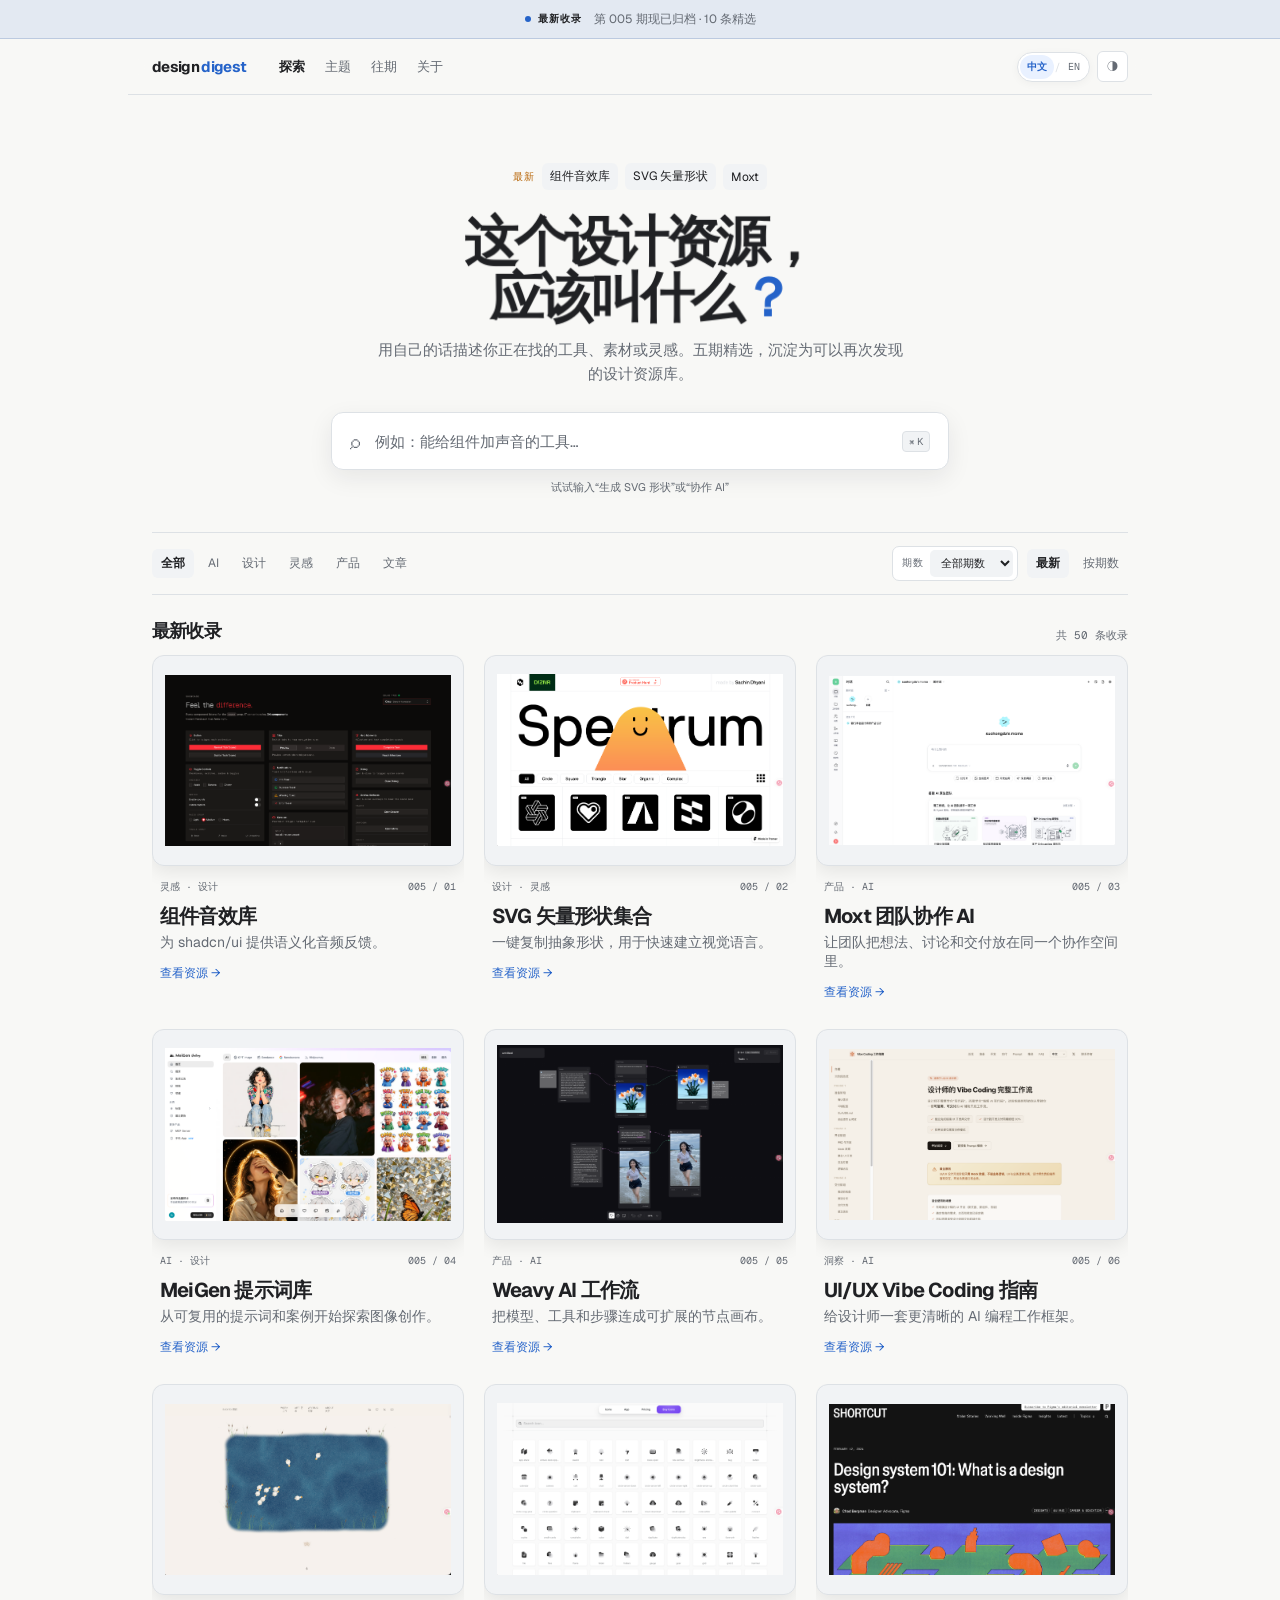
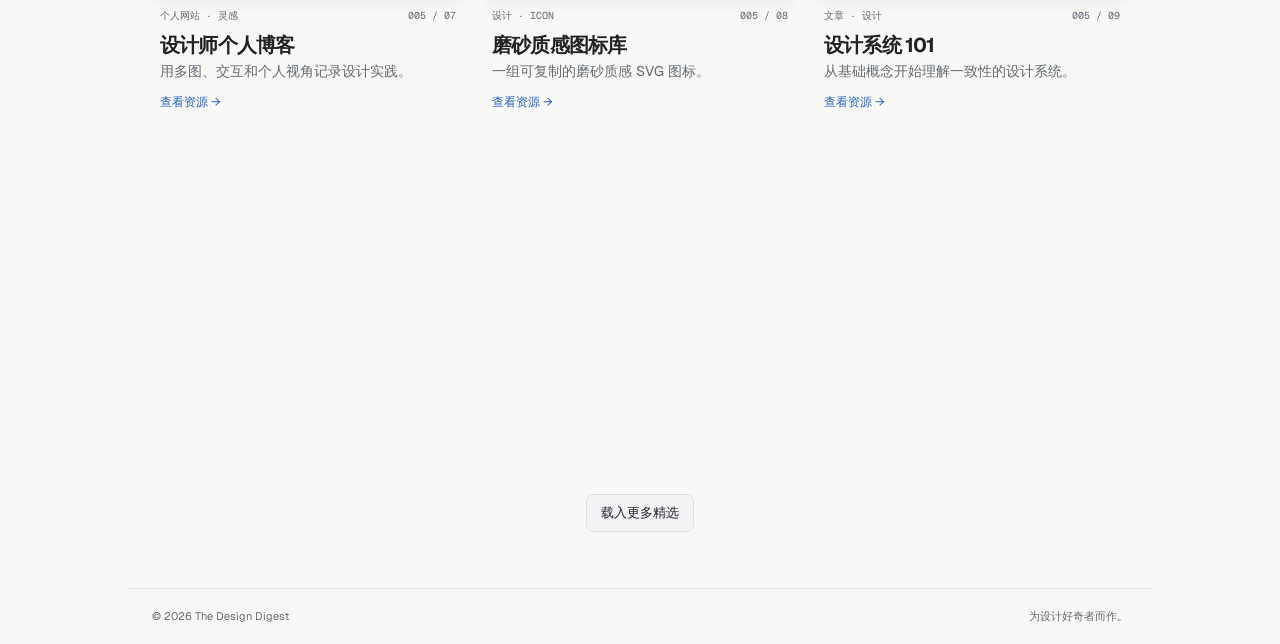
==== outputs/design-digest/index.html @ b0e76411 "feat: refine discovery interactions" ====
<!doctype html>
<html lang="zh-CN"><head><meta charset="utf-8"><meta name="viewport" content="width=device-width,initial-scale=1"><title>The Design Digest — 设计资源词典</title><link rel="icon" href="images/brand-mark.svg" type="image/svg+xml"><link rel="stylesheet" href="styles.css"><link rel="stylesheet" href="language.css"></head>
<body data-lang="zh" class="app-page"><div class="announcement"><span><i></i><b data-zh="最新收录" data-en="Newest">最新收录</b></span><span data-zh="第 005 期现已归档 · 10 条精选" data-en="Issue 005 is now archived · 10 picks">第 005 期现已归档 · 10 条精选</span></div><header class="app-header"><a class="app-brand" href="index.html">design <em>digest</em></a><nav><a class="is-current" href="index.html" data-zh="探索" data-en="Explore">探索</a><a href="topics.html" data-zh="主题" data-en="Topics">主题</a><a href="archive.html" data-zh="往期" data-en="Archive">往期</a><a href="about.html" data-zh="关于" data-en="About">关于</a></nav><div class="app-actions"><div class="lang-toggle" role="group" aria-label="Language"><button type="button" data-set-lang="zh">中文</button><span aria-hidden="true">/</span><button type="button" data-set-lang="en">EN</button></div><div class="theme-control"><button type="button" class="icon-button" data-theme-toggle aria-label="Theme"><span data-theme-label>◑</span></button><div class="theme-menu" role="radiogroup" aria-label="Theme"><button type="button" data-theme-choice="light" role="radio" aria-label="Light" data-zh="亮色" data-en="Light">亮色</button><button type="button" data-theme-choice="dark" role="radio" aria-label="Dark" data-zh="暗色" data-en="Dark">暗色</button><button type="button" data-theme-choice="system" role="radio" aria-label="System" data-zh="跟随系统" data-en="System">跟随系统</button></div></div></div></header>
<main class="app-main"><section class="discover-hero"><div class="newest-links"><b data-zh="最新" data-en="Newest">最新</b><a href="issue-005.html">组件音效库</a><a href="issue-005.html">SVG 矢量形状</a><a href="issue-005.html">Moxt</a></div><h1 data-title-tilt><span class="hero-title-tilt"><span class="hero-title-copy" data-zh="这个设计资源，<br>应该叫什么<span>？</span>" data-en="What design resource<br>are you looking for<span>?</span>">这个设计资源，<br>应该叫什么<span>？</span></span><span class="hero-title-glare" aria-hidden="true"></span></span></h1><p data-zh="用自己的话描述你正在找的工具、素材或灵感。五期精选，沉淀为可以再次发现的设计资源库。" data-en="Describe the tool, material, or inspiration in your own words. Five issues of picks, made discoverable again.">用自己的话描述你正在找的工具、素材或灵感。五期精选，沉淀为可以再次发现的设计资源库。</p><label class="search-box"><span>⌕</span><input data-search type="search" autocomplete="off" data-zh-placeholder="例如：能给组件加声音的工具…" data-en-placeholder="Try: a tool that adds sound to UI…" placeholder="例如：能给组件加声音的工具…"><kbd>⌘ K</kbd></label><small data-zh="试试输入“生成 SVG 形状”或“协作 AI”" data-en="Try “SVG shapes” or “collaborative AI”">试试输入“生成 SVG 形状”或“协作 AI”</small></section>
<section class="explore-controls" aria-label="Explore controls"><div class="filter-row"><button class="is-active" data-tag="all" data-zh="全部" data-en="All">全部</button><button data-tag="AI">AI</button><button data-tag="设计" data-zh="设计" data-en="Design">设计</button><button data-tag="灵感" data-zh="灵感" data-en="Inspiration">灵感</button><button data-tag="产品" data-zh="产品" data-en="Product">产品</button><button data-tag="文章" data-zh="文章" data-en="Articles">文章</button></div><div class="sort-row"><label class="issue-select"><span data-zh="期数" data-en="Issue">期数</span><select data-issue-filter aria-label="Issue"><option value="all" data-zh="全部期数" data-en="All issues">全部期数</option><option value="5" data-zh="第 005 期" data-en="Issue 005">第 005 期</option><option value="4" data-zh="第 004 期" data-en="Issue 004">第 004 期</option><option value="3" data-zh="第 003 期" data-en="Issue 003">第 003 期</option><option value="2" data-zh="第 002 期" data-en="Issue 002">第 002 期</option><option value="1" data-zh="第 001 期" data-en="Issue 001">第 001 期</option></select></label><button class="is-active" data-sort="newest" data-zh="最新" data-en="Newest">最新</button><button data-sort="issue" data-zh="按期数" data-en="By issue">按期数</button></div></section>
<section class="results-heading"><h2 data-zh="最新收录" data-en="Latest entries">最新收录</h2><p data-result-count aria-live="polite"></p></section><section class="resource-grid" data-resource-grid></section><section class="empty-state" data-empty-state hidden><b data-zh="没有匹配的收录" data-en="No matching entries">没有匹配的收录</b><p data-zh="换个描述试试，或清除筛选条件。" data-en="Try a different description or clear the filter.">换个描述试试，或清除筛选条件。</p></section><div class="load-more"><button data-load-more type="button">载入更多精选</button></div></main>
<footer class="app-footer"><span>© 2026 The Design Digest</span><span data-zh="为设计好奇者而作。" data-en="Built for the design curious.">为设计好奇者而作。</span></footer><script src="digest-data.js"></script><script src="motion.js"></script><script src="lang.js"></script><script src="explore.js"></script></body></html>
---- outputs/design-digest/styles.css ----
@import url("https://fonts.googleapis.com/css2?family=Geist+Mono:wght@400;500;600&family=Geist:wght@400;500;600;700&display=swap");
:root{--bg:#f8f8f6;--surface:#fff;--surface-raised:#f1f3f5;--ink:#202124;--muted:#646a73;--line:#dde1e5;--accent:#2563c9;--accent-soft:#e9f1ff;--status:#b86608;--header:rgba(248,248,246,.84);--shadow:0 8px 25px rgba(24,30,38,.08);--sans:Geist,Inter,"PingFang SC","Microsoft YaHei",Arial,sans-serif;--mono:"Geist Mono",ui-monospace,monospace}html[data-theme="dark"]{--bg:#101112;--surface:#17191b;--surface-raised:#1d2023;--ink:#f3f3f0;--muted:#a9adb1;--line:#2d3034;--accent:#78a9ff;--accent-soft:#18273d;--status:#f5a548;--header:rgba(16,17,18,.84);--shadow:0 8px 25px rgba(0,0,0,.24)}*{box-sizing:border-box}body{margin:0;background:var(--bg);color:var(--ink);font-family:var(--sans)}a{color:inherit}.announcement{height:39px;background:color-mix(in srgb,var(--accent) 10%,var(--bg));border-bottom:1px solid color-mix(in srgb,var(--accent) 18%,var(--line));display:flex;align-items:center;justify-content:center;gap:12px;color:var(--muted);font-size:12px}.announcement span:first-child{font:600 10px var(--mono);letter-spacing:.1em;text-transform:uppercase;color:var(--ink)}.announcement i{display:inline-block;width:6px;height:6px;background:var(--accent);border-radius:50%;margin-right:7px}.app-header{height:56px;position:sticky;top:0;z-index:10;max-width:1024px;margin:auto;padding:0 24px;display:flex;align-items:center;border-bottom:1px solid var(--line);background:var(--header);backdrop-filter:blur(13px)}.app-brand{font-size:15px;font-weight:700;letter-spacing:-.045em;text-decoration:none;white-space:nowrap}.app-brand em{color:var(--accent);font-style:normal}.app-header nav{display:flex;gap:4px;margin-left:25px}.app-header nav a{font-size:13px;text-decoration:none;color:var(--muted);padding:6px 8px;border-radius:6px}.app-header nav a:hover,.app-header nav .is-current{color:var(--ink);font-weight:600}.app-actions{display:flex;align-items:center;gap:7px;margin-left:auto}.lang-toggle{display:flex;border:1px solid var(--line);border-radius:6px;overflow:hidden}.lang-toggle button,.icon-button,.theme-menu button{border:0;background:transparent;color:var(--muted);font:500 11px var(--sans);cursor:pointer}.lang-toggle button{height:30px;min-width:30px}.lang-toggle button[aria-pressed="true"]{background:var(--surface-raised);color:var(--ink)}.theme-control{position:relative}.icon-button{width:31px;height:31px;border:1px solid var(--line);border-radius:6px;background:var(--surface)}.theme-menu{display:none;position:absolute;right:0;top:37px;width:108px;padding:4px;background:var(--surface);border:1px solid var(--line);border-radius:8px;box-shadow:var(--shadow)}.theme-menu-open .theme-menu{display:grid}.theme-menu button{text-align:left;padding:7px 8px;border-radius:5px}.theme-menu button[aria-checked="true"],.theme-menu button:hover{color:var(--ink);background:var(--surface-raised)}.app-main{max-width:1024px;margin:auto;padding:0 24px}.discover-hero{text-align:center;padding:68px 0 37px}.newest-links{display:flex;flex-wrap:wrap;gap:7px;align-items:center;justify-content:center;font-size:12px}.newest-links b{font:500 10px var(--mono);letter-spacing:.1em;text-transform:uppercase;color:var(--status)}.newest-links a{padding:5px 8px;border-radius:6px;background:var(--surface-raised);text-decoration:none;color:var(--ink)}.discover-hero h1{font-size:clamp(38px,6vw,54px);line-height:1.04;letter-spacing:-.068em;margin:23px 0 13px}.discover-hero h1 span{color:var(--accent)}.discover-hero p{max-width:530px;margin:0 auto;color:var(--muted);font-size:15px;line-height:1.55}.search-box{height:58px;max-width:618px;margin:27px auto 0;display:flex;gap:13px;align-items:center;padding:0 18px;border:1px solid var(--line);border-radius:12px;background:var(--surface);box-shadow:var(--shadow);text-align:left}.search-box>span{font-size:20px;color:var(--muted)}.search-box input{width:100%;height:100%;border:0;outline:0;background:transparent;color:var(--ink);font:400 15px var(--sans)}.search-box input::placeholder{color:var(--muted)}.search-box kbd{border:1px solid var(--line);background:var(--surface-raised);border-radius:4px;padding:3px 6px;font:10px var(--sans);color:var(--muted);white-space:nowrap}.discover-hero small{display:block;margin-top:10px;color:var(--muted);font-size:11px}.explore-controls{display:flex;justify-content:space-between;align-items:center;padding:13px 0;border-top:1px solid var(--line);border-bottom:1px solid var(--line)}.filter-row,.sort-row{display:flex;gap:5px;flex-wrap:wrap}.explore-controls button{border:0;background:transparent;border-radius:6px;padding:6px 9px;color:var(--muted);font:12px var(--sans);cursor:pointer}.explore-controls button.is-active{background:var(--surface-raised);color:var(--ink);font-weight:600}.results-heading{display:flex;justify-content:space-between;align-items:end;padding:24px 0 12px}.results-heading h2{margin:0;font-size:18px;letter-spacing:-.045em}.results-heading p{margin:0;color:var(--muted);font:11px var(--mono)}.resource-grid{display:grid;grid-template-columns:repeat(2,minmax(0,1fr));gap:12px}.resource-card{display:grid;grid-template-columns:142px minmax(0,1fr);min-height:152px;border:1px solid var(--line);border-radius:10px;overflow:hidden;background:var(--surface);transition:transform .18s,border-color .18s}.resource-card:hover{transform:translateY(-2px);border-color:color-mix(in srgb,var(--accent) 45%,var(--line))}.resource-image{display:block;background:var(--surface-raised);overflow:hidden}.resource-image img{display:block;width:100%;height:100%;object-fit:cover}.resource-fallback{height:100%;display:grid;place-items:center;font-size:36px;font-weight:700;color:var(--accent);background:var(--accent-soft)}.resource-copy{display:flex;min-width:0;flex-direction:column;padding:14px 15px}.resource-meta{display:flex;justify-content:space-between;gap:8px;color:var(--muted);font:10px var(--mono)}.resource-meta span:first-child{overflow:hidden;text-overflow:ellipsis;white-space:nowrap}.resource-card h2{font-size:16px;letter-spacing:-.04em;line-height:1.12;margin:12px 0 5px}.resource-card p{font-size:12px;line-height:1.35;color:var(--muted);margin:0;display:-webkit-box;-webkit-line-clamp:2;-webkit-box-orient:vertical;overflow:hidden}.resource-link{display:block;margin-top:auto;color:var(--accent);font-size:12px;text-decoration:none}.load-more{display:flex;justify-content:center;padding:28px 0 56px}.load-more button{padding:9px 14px;border:1px solid var(--line);border-radius:7px;background:var(--surface-raised);color:var(--ink);font:13px var(--sans);cursor:pointer}.empty-state{text-align:center;border:1px dashed var(--line);border-radius:9px;padding:45px 20px;color:var(--muted)}.empty-state b{color:var(--ink)}.app-footer{max-width:1024px;margin:auto;padding:20px 24px;border-top:1px solid var(--line);display:flex;justify-content:space-between;color:var(--muted);font-size:11px}.page{max-width:1024px;margin:0 auto;padding:70px 24px}.page .eyebrow{font:10px var(--mono);color:var(--status);letter-spacing:.1em;text-transform:uppercase}.page h1{font-size:45px;letter-spacing:-.06em;margin:12px 0}.page>p{color:var(--muted);line-height:1.55}.issue-list{margin-top:40px;border-top:1px solid var(--line)}.issue-link{display:grid;grid-template-columns:120px 1fr auto;gap:20px;padding:22px 0;border-bottom:1px solid var(--line);text-decoration:none}.issue-link b{font-size:18px;letter-spacing:-.04em}.issue-link small{color:var(--muted)}.topic-grid{display:grid;grid-template-columns:repeat(2,1fr);gap:12px;margin-top:36px}.topic-card{border:1px solid var(--line);border-radius:10px;background:var(--surface);padding:22px}.topic-card h2{font-size:22px;letter-spacing:-.05em}.topic-card p{color:var(--muted);line-height:1.5}.site-header{height:56px;max-width:1024px;padding:0 24px;margin:auto;display:flex;align-items:center;border-bottom:1px solid var(--line)}.brand{font-weight:700;font-size:15px;text-decoration:none}.site-header nav{display:flex;gap:15px;margin-left:25px}.site-header nav a{color:var(--muted);font-size:13px;text-decoration:none}.header-actions{margin-left:auto;display:flex;align-items:center;gap:10px}.subscribe{font-size:12px;color:var(--muted)}@media(max-width:700px){.announcement{padding:0 12px;font-size:10px}.app-header,.site-header{padding:0 16px}.app-header nav,.site-header nav{margin-left:12px;gap:0}.app-header nav a,.site-header nav a{padding:6px 5px;font-size:12px}.app-header nav a:last-child,.site-header nav a:last-child{display:none}.app-main,.page{padding-left:16px;padding-right:16px}.discover-hero{padding-top:48px}.discover-hero h1{font-size:39px}.explore-controls{align-items:flex-start;flex-direction:column}.resource-grid{grid-template-columns:1fr}.resource-card{grid-template-columns:118px minmax(0,1fr);min-height:138px}.issue-link{grid-template-columns:48px 1fr}.issue-link>span:last-child{display:none}.topic-grid{grid-template-columns:1fr}.app-footer{padding:18px 16px}.app-footer span:last-child{display:none}.header-actions .subscribe{display:none}}@media(prefers-reduced-motion:reduce){*{transition:none!important;scroll-behavior:auto!important}}
/* Issue pages: the original editorial content now uses the same compact system. */
body:not(.app-page) main{max-width:1024px;margin:auto;padding:0 24px}body:not(.app-page) .hero{padding:64px 0 32px;border-bottom:1px solid var(--line)}body:not(.app-page) .eyebrow,body:not(.app-page) .meta{font:10px var(--mono);letter-spacing:.08em;text-transform:uppercase;color:var(--status)}body:not(.app-page) .hero h1{font-size:clamp(40px,6vw,64px);line-height:1.02;letter-spacing:-.07em;margin:16px 0}body:not(.app-page) .lede{max-width:640px;color:var(--muted);line-height:1.55}body:not(.app-page) .hero-art,body:not(.app-page) .scroll-note,body:not(.app-page) .issue-intro,body:not(.app-page) .closing{display:none}body:not(.app-page) .digest{padding:22px 0 40px}body:not(.app-page) .story{display:grid;grid-template-columns:210px minmax(0,1fr);gap:20px;padding:20px 0;border-bottom:1px solid var(--line)}body:not(.app-page) .art{height:145px;position:relative;overflow:hidden;background:var(--surface-raised);border-radius:8px}body:not(.app-page) .art img{width:100%!important;height:100%!important;object-fit:cover!important;display:block}body:not(.app-page) .art span{position:absolute;top:8px;left:8px;padding:3px 5px;background:var(--bg);border-radius:4px;font:10px var(--mono)}body:not(.app-page) .story>.meta{display:none}body:not(.app-page) .copy{display:flex;flex-direction:column;min-width:0}body:not(.app-page) .copy h2{font-size:22px;line-height:1.1;letter-spacing:-.05em;margin:2px 0 8px}body:not(.app-page) .copy p{margin:0;color:var(--muted);line-height:1.5;font-size:14px}body:not(.app-page) .copy a{margin-top:auto;padding-top:12px;color:var(--accent);font-size:13px}body:not(.app-page) .issue-navigation{display:flex;justify-content:space-between;gap:12px;padding:28px 0 55px;border-top:1px solid var(--line)}body:not(.app-page) .issue-navigation-link,body:not(.app-page) .issue-navigation-placeholder{display:flex;flex-direction:column;gap:7px;text-decoration:none}body:not(.app-page) .issue-navigation-placeholder{margin-left:auto;text-align:right;color:var(--muted)}body:not(.app-page) .issue-navigation-kicker{font:10px var(--mono);color:var(--status)}body:not(.app-page) .issue-navigation-title{font-size:14px;font-weight:600}body:not(.app-page) footer{max-width:1024px;margin:auto;padding:18px 24px;border-top:1px solid var(--line);display:flex;justify-content:space-between;color:var(--muted);font-size:11px}@media(max-width:700px){body:not(.app-page) main{padding:0 16px}body:not(.app-page) .story{grid-template-columns:105px minmax(0,1fr);gap:13px}body:not(.app-page) .art{height:112px}body:not(.app-page) .copy h2{font-size:17px}body:not(.app-page) .copy p{font-size:12px;display:-webkit-box;-webkit-line-clamp:3;-webkit-box-orient:vertical;overflow:hidden}body:not(.app-page) footer{padding:18px 16px}}
/* Reference-aligned full preview cards: preserve the whole supplied image. */
.resource-grid{grid-template-columns:repeat(3,minmax(0,1fr));gap:28px 20px}.resource-card{display:flex;flex-direction:column;border:0;background:transparent}.resource-image{aspect-ratio:1.48;border:1px solid var(--line);border-radius:12px;overflow:hidden;background:var(--surface-raised);box-shadow:0 6px 18px rgba(0,0,0,.08)}.resource-image img{padding:12px;object-fit:contain}.resource-copy{padding:14px 8px 0}.resource-card h2{font-size:20px;margin:11px 0 6px}.resource-card p{font-size:14px}.resource-link{margin-top:13px}.resource-card:hover{transform:translateY(-3px)}@media(max-width:900px){.resource-grid{grid-template-columns:repeat(2,minmax(0,1fr))}}@media(max-width:700px){.resource-grid{grid-template-columns:1fr}.resource-image{aspect-ratio:1.55}}
/* Language switch: compact bilingual capsule with a clear active state. */
.lang-toggle{display:flex!important;align-items:center;gap:3px;padding:3px 6px;border:1px solid var(--line);border-radius:999px!important;background:var(--surface);box-shadow:0 2px 8px rgba(0,0,0,.04)}.lang-toggle button{height:24px!important;min-width:auto!important;padding:0 7px!important;border-radius:999px!important}.lang-toggle span{color:var(--line);font-size:11px}.lang-toggle button[aria-pressed="true"]{background:var(--accent-soft)!important;color:var(--accent)!important;font-weight:700}
/* Motion layer — React Bits inspired, tuned for a quiet resource dictionary. */
@keyframes hero-rise{from{opacity:0;transform:translateY(18px);filter:blur(5px)}to{opacity:1;transform:none;filter:none}}@keyframes search-rise{from{opacity:0;transform:translateY(10px) scale(.985)}to{opacity:1;transform:none}}@keyframes interface-crossfade{0%{opacity:.65;filter:blur(2px)}100%{opacity:1;filter:none}}
.motion-ready .discover-hero .newest-links{animation:hero-rise .48s cubic-bezier(.22,1,.36,1) both}.motion-ready .discover-hero h1{animation:hero-rise .62s .06s cubic-bezier(.22,1,.36,1) both}.motion-ready .discover-hero>p{animation:hero-rise .55s .14s cubic-bezier(.22,1,.36,1) both}.motion-ready .search-box{animation:search-rise .55s .22s cubic-bezier(.22,1,.36,1) both}.motion-ready .discover-hero>small{animation:hero-rise .45s .3s cubic-bezier(.22,1,.36,1) both}.app-brand em{display:inline-block;transition:letter-spacing .28s cubic-bezier(.22,1,.36,1),transform .28s}.app-brand:hover em{letter-spacing:.035em;transform:translateX(1px)}.search-box{transition:border-color .22s,box-shadow .22s,transform .22s}.search-box:focus-within{border-color:color-mix(in srgb,var(--accent) 55%,var(--line));box-shadow:0 0 0 4px color-mix(in srgb,var(--accent) 12%,transparent),var(--shadow);transform:translateY(-1px)}.resource-card{opacity:0;transform:translateY(20px);transition:opacity .55s var(--reveal-delay,0ms) cubic-bezier(.22,1,.36,1),transform .55s var(--reveal-delay,0ms) cubic-bezier(.22,1,.36,1)}.resource-card.is-visible{opacity:1;transform:none}.resource-card.is-visible:hover{transform:translateY(-4px)}.resource-image{position:relative;transform:perspective(800px) rotateX(var(--tilt-x,0deg)) rotateY(var(--tilt-y,0deg));transition:transform .25s cubic-bezier(.22,1,.36,1),border-color .2s,box-shadow .25s}.resource-image:after{content:"";position:absolute;inset:0;pointer-events:none;background:radial-gradient(300px circle at var(--spot-x,50%) var(--spot-y,50%),color-mix(in srgb,var(--accent) 18%,transparent),transparent 56%);opacity:0;transition:opacity .22s}.resource-card:hover .resource-image:after{opacity:1}.resource-card:hover .resource-image{box-shadow:0 14px 32px color-mix(in srgb,var(--accent) 12%,rgba(0,0,0,.12))}.resource-image img{transition:transform .45s cubic-bezier(.22,1,.36,1)}.resource-card:hover .resource-image img{transform:scale(1.018)}.explore-controls button,.lang-toggle button,.icon-button,.load-more button{transition:transform .18s,background-color .22s,color .22s,border-color .22s,box-shadow .22s}.explore-controls button:active,.lang-toggle button:active,.icon-button:active,.load-more button:active{transform:scale(.94)}[data-load-more],[data-theme-toggle]{will-change:transform}.interface-changing body{animation:interface-crossfade .34s ease-out}.empty-state:not([hidden]){animation:hero-rise .4s cubic-bezier(.22,1,.36,1)}
@media(max-width:700px),(hover:none),(pointer:coarse){.resource-image{transform:none!important}.resource-image:after{display:none}.resource-card:hover .resource-image img{transform:none}}
@media(prefers-reduced-motion:reduce){.motion-ready .discover-hero .newest-links,.motion-ready .discover-hero h1,.motion-ready .discover-hero>p,.motion-ready .search-box,.motion-ready .discover-hero>small,.interface-changing body,.empty-state:not([hidden]){animation:none!important}.resource-card{opacity:1;transform:none;transition:none}.resource-image,.resource-image img,.search-box,.app-brand em{transition:none!important}.resource-image:after{display:none}}

/* Issue picker and restrained showcase hover. */
.sort-row{align-items:center}.issue-select{display:flex;align-items:center;gap:7px;margin-right:4px;padding:3px 4px 3px 9px;border:1px solid var(--line);border-radius:7px;background:var(--surface)}.issue-select>span{color:var(--muted);font:500 10px var(--mono);letter-spacing:.04em;text-transform:uppercase}.issue-select select{height:27px;max-width:126px;border:0;border-radius:5px;outline:0;background:var(--surface-raised);color:var(--ink);padding:0 7px;font:500 11px var(--sans);cursor:pointer}.issue-select:focus-within{border-color:color-mix(in srgb,var(--accent) 46%,var(--line));box-shadow:0 0 0 3px color-mix(in srgb,var(--accent) 10%,transparent)}
.resource-card.is-visible:hover{transform:translateY(-2px)}.resource-image{transform:none!important;transition:border-color .22s ease,box-shadow .22s ease}.resource-image:after{display:none!important}.resource-card:hover .resource-image{border-color:color-mix(in srgb,var(--ink) 25%,var(--line));box-shadow:0 10px 24px rgba(0,0,0,.09)}.resource-image img{transition:transform .42s cubic-bezier(.22,1,.36,1)}.resource-card:hover .resource-image img{transform:scale(1.006)}.resource-link{width:max-content;transition:transform .24s cubic-bezier(.22,1,.36,1)}.resource-card:hover .resource-link{transform:translateX(3px)}
@media(max-width:700px){.sort-row{width:100%}.issue-select{margin-right:auto}.issue-select select{max-width:112px}.resource-card:hover .resource-image img{transform:none}.resource-card:hover .resource-link{transform:none}}

/* Hero signature interaction: restrained title tilt for fine pointers only. */
.discover-hero h1[data-title-tilt]{position:relative;perspective:1000px}.discover-hero h1 .hero-title-tilt,.discover-hero h1 .hero-title-copy{color:inherit}.hero-title-tilt{--title-glare-opacity:.08;position:relative;display:inline-block;border-radius:14px;transform:perspective(1000px) rotateX(var(--title-rx,0deg)) rotateY(var(--title-ry,0deg));transform-style:preserve-3d;transition:transform 850ms cubic-bezier(.22,1,.36,1);will-change:transform}.hero-title-tilt.is-tilting{transition-duration:180ms}.hero-title-copy{position:relative;z-index:1;display:inline-block;transform:translateZ(8px)}.discover-hero h1 .hero-title-copy>span{color:var(--accent)}.hero-title-glare{position:absolute!important;z-index:2;inset:-8px;display:block;pointer-events:none;border-radius:18px;color:transparent!important;opacity:0;mix-blend-mode:screen;background:radial-gradient(circle 130px at var(--title-gx,50%) var(--title-gy,50%),rgba(255,255,255,.34),rgba(255,255,255,.07) 48%,transparent 78%),radial-gradient(circle 320px at var(--title-gx,50%) var(--title-gy,50%),rgba(255,255,255,.12),transparent 82%);transition:opacity 260ms cubic-bezier(.22,1,.36,1)}.hero-title-tilt.is-hover .hero-title-glare{opacity:var(--title-glare-opacity)}html[data-theme="dark"] .hero-title-tilt{--title-glare-opacity:.11}
@media(hover:none),(pointer:coarse){.hero-title-tilt{transform:none!important;transition:none!important}.hero-title-glare{display:none!important}}
@media(prefers-reduced-motion:reduce){.hero-title-tilt{transform:none!important;transition:none!important}.hero-title-glare{display:none!important}}
---- outputs/design-digest/language.css ----
.header-actions {
  display: flex;
  align-items: center;
  gap: 22px;
}
.lang-toggle {
  display: flex;
  border: 1px solid var(--line);
  border-radius: 999px;
  padding: 2px;
  gap: 1px;
}
.lang-toggle button {
  border: 0;
  background: transparent;
  color: var(--muted);
  font: 10px var(--mono);
  padding: 5px 7px;
  border-radius: 999px;
  cursor: pointer;
}
.lang-toggle button[aria-pressed="true"] {
  background: var(--ink);
  color: var(--paper);
}
[hidden] {
  display: none !important;
}
.coming-soon {
  color: var(--muted);
  font: 10px var(--mono);
  letter-spacing: 0.03em;
  white-space: nowrap;
}
.coming-soon-button {
  border: 0;
  cursor: pointer;
  font-family: var(--sans);
}
.subscription-note {
  margin: 18px auto 0;
  max-width: 360px;
  font-size: 13px;
  color: var(--accent);
}
@media (max-width: 760px) {
  .header-actions {
    margin-left: auto;
    gap: 12px;
  }
  .subscribe {
    margin-left: 0;
  }
}
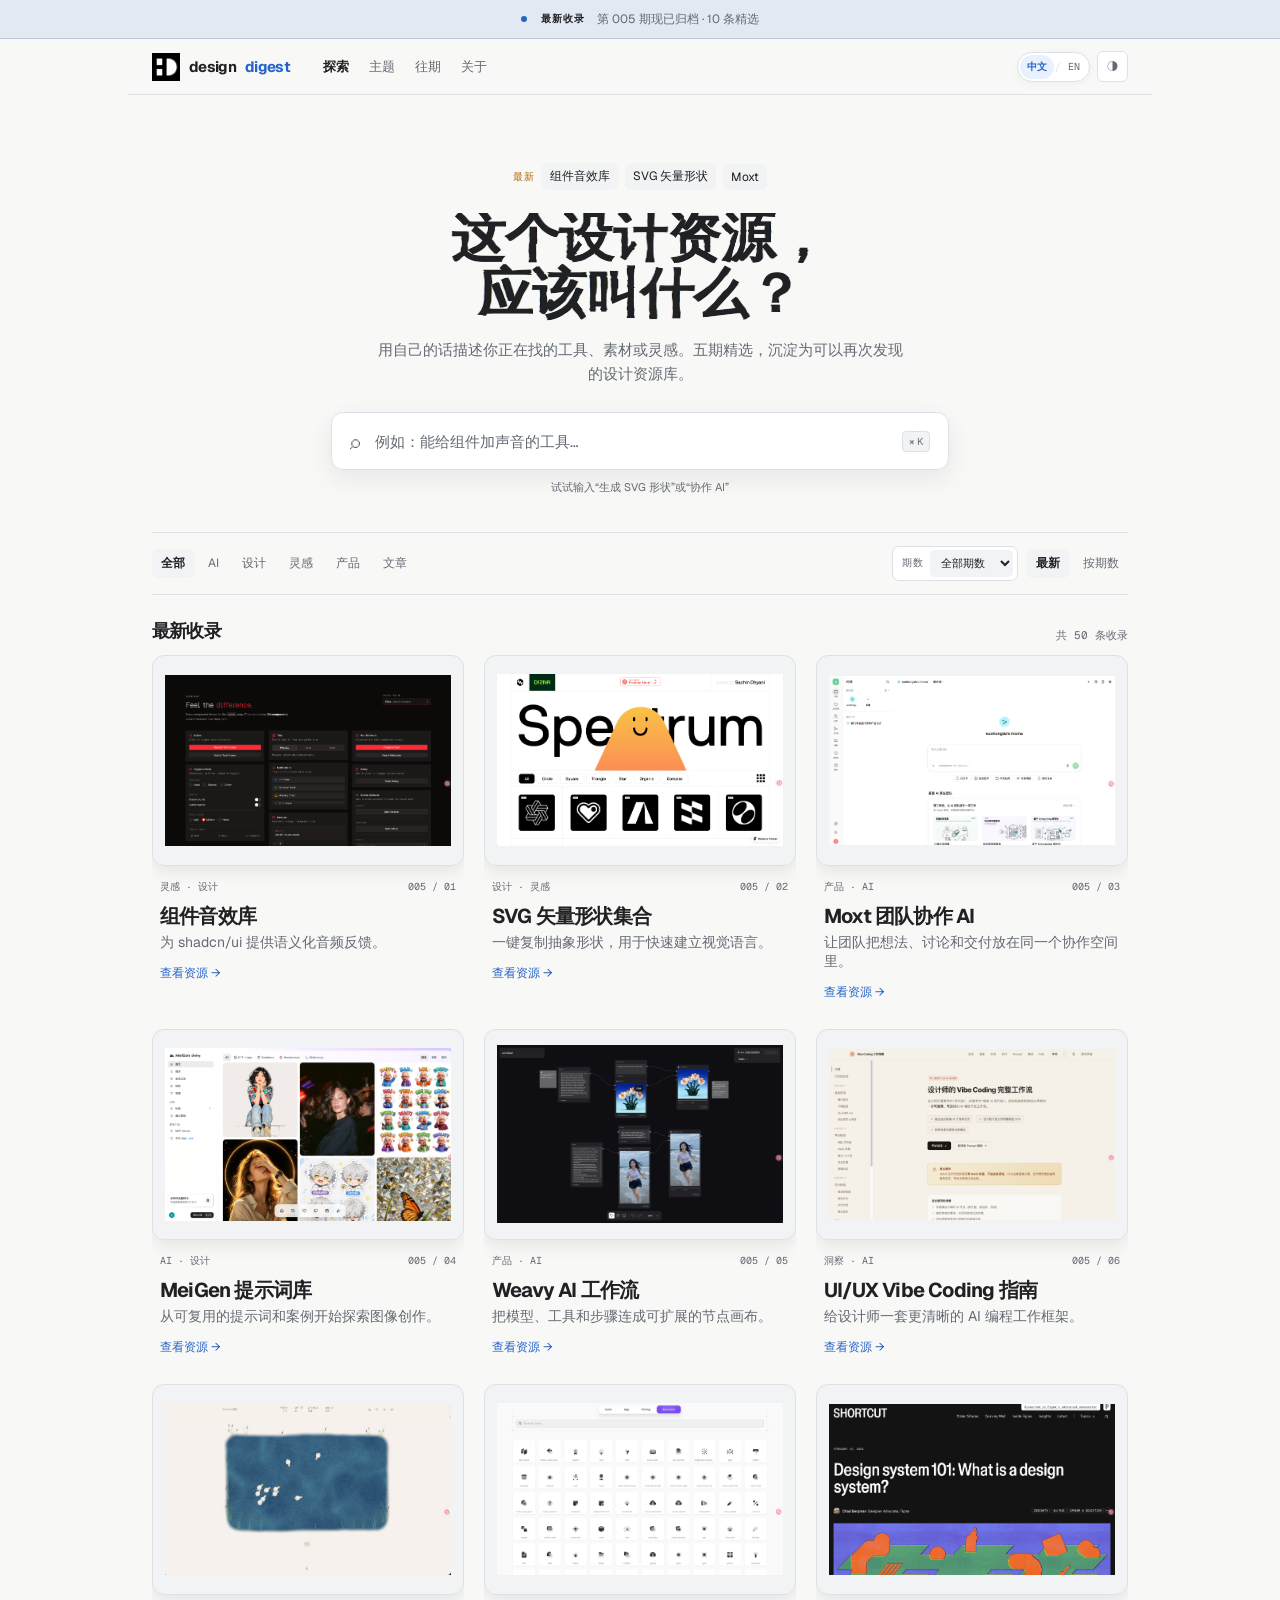
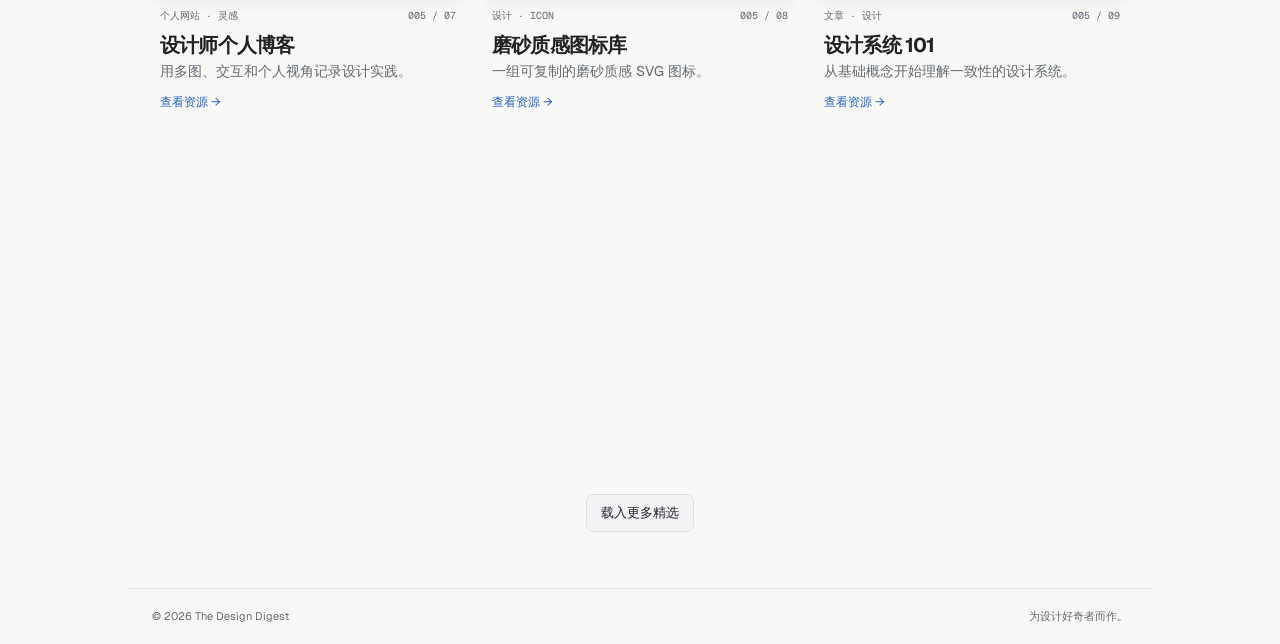
==== commit 0f572a32: "feat: add HD identity and native warp title" ====
--- a/outputs/design-digest/index.html
+++ b/outputs/design-digest/index.html
@@ -1,7 +1,125 @@
 <!doctype html>
-<html lang="zh-CN"><head><meta charset="utf-8"><meta name="viewport" content="width=device-width,initial-scale=1"><title>The Design Digest — 设计资源词典</title><link rel="icon" href="images/brand-mark.svg" type="image/svg+xml"><link rel="stylesheet" href="styles.css"><link rel="stylesheet" href="language.css"></head>
-<body data-lang="zh" class="app-page"><div class="announcement"><span><i></i><b data-zh="最新收录" data-en="Newest">最新收录</b></span><span data-zh="第 005 期现已归档 · 10 条精选" data-en="Issue 005 is now archived · 10 picks">第 005 期现已归档 · 10 条精选</span></div><header class="app-header"><a class="app-brand" href="index.html">design <em>digest</em></a><nav><a class="is-current" href="index.html" data-zh="探索" data-en="Explore">探索</a><a href="topics.html" data-zh="主题" data-en="Topics">主题</a><a href="archive.html" data-zh="往期" data-en="Archive">往期</a><a href="about.html" data-zh="关于" data-en="About">关于</a></nav><div class="app-actions"><div class="lang-toggle" role="group" aria-label="Language"><button type="button" data-set-lang="zh">中文</button><span aria-hidden="true">/</span><button type="button" data-set-lang="en">EN</button></div><div class="theme-control"><button type="button" class="icon-button" data-theme-toggle aria-label="Theme"><span data-theme-label>◑</span></button><div class="theme-menu" role="radiogroup" aria-label="Theme"><button type="button" data-theme-choice="light" role="radio" aria-label="Light" data-zh="亮色" data-en="Light">亮色</button><button type="button" data-theme-choice="dark" role="radio" aria-label="Dark" data-zh="暗色" data-en="Dark">暗色</button><button type="button" data-theme-choice="system" role="radio" aria-label="System" data-zh="跟随系统" data-en="System">跟随系统</button></div></div></div></header>
-<main class="app-main"><section class="discover-hero"><div class="newest-links"><b data-zh="最新" data-en="Newest">最新</b><a href="issue-005.html">组件音效库</a><a href="issue-005.html">SVG 矢量形状</a><a href="issue-005.html">Moxt</a></div><h1 data-title-tilt><span class="hero-title-tilt"><span class="hero-title-copy" data-zh="这个设计资源，<br>应该叫什么<span>？</span>" data-en="What design resource<br>are you looking for<span>?</span>">这个设计资源，<br>应该叫什么<span>？</span></span><span class="hero-title-glare" aria-hidden="true"></span></span></h1><p data-zh="用自己的话描述你正在找的工具、素材或灵感。五期精选，沉淀为可以再次发现的设计资源库。" data-en="Describe the tool, material, or inspiration in your own words. Five issues of picks, made discoverable again.">用自己的话描述你正在找的工具、素材或灵感。五期精选，沉淀为可以再次发现的设计资源库。</p><label class="search-box"><span>⌕</span><input data-search type="search" autocomplete="off" data-zh-placeholder="例如：能给组件加声音的工具…" data-en-placeholder="Try: a tool that adds sound to UI…" placeholder="例如：能给组件加声音的工具…"><kbd>⌘ K</kbd></label><small data-zh="试试输入“生成 SVG 形状”或“协作 AI”" data-en="Try “SVG shapes” or “collaborative AI”">试试输入“生成 SVG 形状”或“协作 AI”</small></section>
-<section class="explore-controls" aria-label="Explore controls"><div class="filter-row"><button class="is-active" data-tag="all" data-zh="全部" data-en="All">全部</button><button data-tag="AI">AI</button><button data-tag="设计" data-zh="设计" data-en="Design">设计</button><button data-tag="灵感" data-zh="灵感" data-en="Inspiration">灵感</button><button data-tag="产品" data-zh="产品" data-en="Product">产品</button><button data-tag="文章" data-zh="文章" data-en="Articles">文章</button></div><div class="sort-row"><label class="issue-select"><span data-zh="期数" data-en="Issue">期数</span><select data-issue-filter aria-label="Issue"><option value="all" data-zh="全部期数" data-en="All issues">全部期数</option><option value="5" data-zh="第 005 期" data-en="Issue 005">第 005 期</option><option value="4" data-zh="第 004 期" data-en="Issue 004">第 004 期</option><option value="3" data-zh="第 003 期" data-en="Issue 003">第 003 期</option><option value="2" data-zh="第 002 期" data-en="Issue 002">第 002 期</option><option value="1" data-zh="第 001 期" data-en="Issue 001">第 001 期</option></select></label><button class="is-active" data-sort="newest" data-zh="最新" data-en="Newest">最新</button><button data-sort="issue" data-zh="按期数" data-en="By issue">按期数</button></div></section>
-<section class="results-heading"><h2 data-zh="最新收录" data-en="Latest entries">最新收录</h2><p data-result-count aria-live="polite"></p></section><section class="resource-grid" data-resource-grid></section><section class="empty-state" data-empty-state hidden><b data-zh="没有匹配的收录" data-en="No matching entries">没有匹配的收录</b><p data-zh="换个描述试试，或清除筛选条件。" data-en="Try a different description or clear the filter.">换个描述试试，或清除筛选条件。</p></section><div class="load-more"><button data-load-more type="button">载入更多精选</button></div></main>
-<footer class="app-footer"><span>© 2026 The Design Digest</span><span data-zh="为设计好奇者而作。" data-en="Built for the design curious.">为设计好奇者而作。</span></footer><script src="digest-data.js"></script><script src="motion.js"></script><script src="lang.js"></script><script src="explore.js"></script></body></html>
+<html lang="zh-CN">
+<head>
+<meta charset="utf-8">
+<meta name="viewport" content="width=device-width,initial-scale=1">
+<title>The Design Digest — 设计资源词典</title>
+<link rel="icon" href="images/brand-mark.svg" type="image/svg+xml">
+<link rel="stylesheet" href="styles.css">
+<link rel="stylesheet" href="language.css">
+</head>
+<body data-lang="zh" class="app-page">
+<div class="announcement">
+<span>
+<i>
+</i>
+<b data-zh="最新收录" data-en="Newest">最新收录</b>
+</span>
+<span data-zh="第 005 期现已归档 · 10 条精选" data-en="Issue 005 is now archived · 10 picks">第 005 期现已归档 · 10 条精选</span>
+</div>
+<header class="app-header">
+<a class="app-brand" href="index.html"><img class="brand-logo" src="assets/hd-logo.png" alt="" width="28" height="28">design <em>digest</em>
+</a>
+<nav>
+<a class="is-current" href="index.html" data-zh="探索" data-en="Explore">探索</a>
+<a href="topics.html" data-zh="主题" data-en="Topics">主题</a>
+<a href="archive.html" data-zh="往期" data-en="Archive">往期</a>
+<a href="about.html" data-zh="关于" data-en="About">关于</a>
+</nav>
+<div class="app-actions">
+<div class="lang-toggle" role="group" aria-label="Language">
+<button type="button" data-set-lang="zh">中文</button>
+<span aria-hidden="true">/</span>
+<button type="button" data-set-lang="en">EN</button>
+</div>
+<div class="theme-control">
+<button type="button" class="icon-button" data-theme-toggle aria-label="Theme">
+<span data-theme-label>◑</span>
+</button>
+<div class="theme-menu" role="radiogroup" aria-label="Theme">
+<button type="button" data-theme-choice="light" role="radio" aria-label="Light" data-zh="亮色" data-en="Light">亮色</button>
+<button type="button" data-theme-choice="dark" role="radio" aria-label="Dark" data-zh="暗色" data-en="Dark">暗色</button>
+<button type="button" data-theme-choice="system" role="radio" aria-label="System" data-zh="跟随系统" data-en="System">跟随系统</button>
+</div>
+</div>
+</div>
+</header>
+
+
+<main class="app-main">
+<section class="discover-hero">
+<div class="newest-links">
+<b data-zh="最新" data-en="Newest">最新</b>
+<a href="issue-005.html">组件音效库</a>
+<a href="issue-005.html">SVG 矢量形状</a>
+<a href="issue-005.html">Moxt</a>
+</div>
+<h1 class="warp-title" data-warp-title>
+<span class="warp-title-copy" data-zh="这个设计资源，<br>应该叫什么<span>？</span>" data-en="What design resource<br>are you looking for<span>?</span>">这个设计资源，<br>应该叫什么<span>？</span>
+</span>
+</h1>
+<p data-zh="用自己的话描述你正在找的工具、素材或灵感。五期精选，沉淀为可以再次发现的设计资源库。" data-en="Describe the tool, material, or inspiration in your own words. Five issues of picks, made discoverable again.">用自己的话描述你正在找的工具、素材或灵感。五期精选，沉淀为可以再次发现的设计资源库。</p>
+<label class="search-box">
+<span>⌕</span>
+<input data-search type="search" autocomplete="off" data-zh-placeholder="例如：能给组件加声音的工具…" data-en-placeholder="Try: a tool that adds sound to UI…" placeholder="例如：能给组件加声音的工具…">
+<kbd>⌘ K</kbd>
+</label>
+<small data-zh="试试输入“生成 SVG 形状”或“协作 AI”" data-en="Try “SVG shapes” or “collaborative AI”">试试输入“生成 SVG 形状”或“协作 AI”</small>
+</section>
+<section class="explore-controls" aria-label="Explore controls">
+<div class="filter-row">
+<button class="is-active" data-tag="all" data-zh="全部" data-en="All">全部</button>
+<button data-tag="AI">AI</button>
+<button data-tag="设计" data-zh="设计" data-en="Design">设计</button>
+<button data-tag="灵感" data-zh="灵感" data-en="Inspiration">灵感</button>
+<button data-tag="产品" data-zh="产品" data-en="Product">产品</button>
+<button data-tag="文章" data-zh="文章" data-en="Articles">文章</button>
+</div>
+<div class="sort-row">
+<label class="issue-select">
+<span data-zh="期数" data-en="Issue">期数</span>
+<select data-issue-filter aria-label="Issue">
+<option value="all" data-zh="全部期数" data-en="All issues">全部期数</option>
+<option value="5" data-zh="第 005 期" data-en="Issue 005">第 005 期</option>
+<option value="4" data-zh="第 004 期" data-en="Issue 004">第 004 期</option>
+<option value="3" data-zh="第 003 期" data-en="Issue 003">第 003 期</option>
+<option value="2" data-zh="第 002 期" data-en="Issue 002">第 002 期</option>
+<option value="1" data-zh="第 001 期" data-en="Issue 001">第 001 期</option>
+</select>
+</label>
+<button class="is-active" data-sort="newest" data-zh="最新" data-en="Newest">最新</button>
+<button data-sort="issue" data-zh="按期数" data-en="By issue">按期数</button>
+</div>
+</section>
+<section class="results-heading">
+<h2 data-zh="最新收录" data-en="Latest entries">最新收录</h2>
+<p data-result-count aria-live="polite">
+</p>
+</section>
+<section class="resource-grid" data-resource-grid>
+</section>
+<section class="empty-state" data-empty-state hidden>
+<b data-zh="没有匹配的收录" data-en="No matching entries">没有匹配的收录</b>
+<p data-zh="换个描述试试，或清除筛选条件。" data-en="Try a different description or clear the filter.">换个描述试试，或清除筛选条件。</p>
+</section>
+<div class="load-more">
+<button data-load-more type="button">载入更多精选</button>
+</div>
+</main>
+
+<footer class="app-footer">
+<span>© 2026 The Design Digest</span>
+<span data-zh="为设计好奇者而作。" data-en="Built for the design curious.">为设计好奇者而作。</span>
+</footer>
+<script src="digest-data.js">
+</script>
+<script src="motion.js">
+</script>
+<script src="warp-text.js">
+</script>
+<script src="lang.js">
+</script>
+<script src="explore.js">
+</script>
+</body>
+</html>
--- a/outputs/design-digest/styles.css
+++ b/outputs/design-digest/styles.css
@@ -17,7 +17,6 @@
 .resource-card.is-visible:hover{transform:translateY(-2px)}.resource-image{transform:none!important;transition:border-color .22s ease,box-shadow .22s ease}.resource-image:after{display:none!important}.resource-card:hover .resource-image{border-color:color-mix(in srgb,var(--ink) 25%,var(--line));box-shadow:0 10px 24px rgba(0,0,0,.09)}.resource-image img{transition:transform .42s cubic-bezier(.22,1,.36,1)}.resource-card:hover .resource-image img{transform:scale(1.006)}.resource-link{width:max-content;transition:transform .24s cubic-bezier(.22,1,.36,1)}.resource-card:hover .resource-link{transform:translateX(3px)}
 @media(max-width:700px){.sort-row{width:100%}.issue-select{margin-right:auto}.issue-select select{max-width:112px}.resource-card:hover .resource-image img{transform:none}.resource-card:hover .resource-link{transform:none}}
 
-/* Hero signature interaction: restrained title tilt for fine pointers only. */
-.discover-hero h1[data-title-tilt]{position:relative;perspective:1000px}.discover-hero h1 .hero-title-tilt,.discover-hero h1 .hero-title-copy{color:inherit}.hero-title-tilt{--title-glare-opacity:.08;position:relative;display:inline-block;border-radius:14px;transform:perspective(1000px) rotateX(var(--title-rx,0deg)) rotateY(var(--title-ry,0deg));transform-style:preserve-3d;transition:transform 850ms cubic-bezier(.22,1,.36,1);will-change:transform}.hero-title-tilt.is-tilting{transition-duration:180ms}.hero-title-copy{position:relative;z-index:1;display:inline-block;transform:translateZ(8px)}.discover-hero h1 .hero-title-copy>span{color:var(--accent)}.hero-title-glare{position:absolute!important;z-index:2;inset:-8px;display:block;pointer-events:none;border-radius:18px;color:transparent!important;opacity:0;mix-blend-mode:screen;background:radial-gradient(circle 130px at var(--title-gx,50%) var(--title-gy,50%),rgba(255,255,255,.34),rgba(255,255,255,.07) 48%,transparent 78%),radial-gradient(circle 320px at var(--title-gx,50%) var(--title-gy,50%),rgba(255,255,255,.12),transparent 82%);transition:opacity 260ms cubic-bezier(.22,1,.36,1)}.hero-title-tilt.is-hover .hero-title-glare{opacity:var(--title-glare-opacity)}html[data-theme="dark"] .hero-title-tilt{--title-glare-opacity:.11}
-@media(hover:none),(pointer:coarse){.hero-title-tilt{transform:none!important;transition:none!important}.hero-title-glare{display:none!important}}
-@media(prefers-reduced-motion:reduce){.hero-title-tilt{transform:none!important;transition:none!important}.hero-title-glare{display:none!important}}
+/* Persistent identity and WebGL hero title. */
+.app-brand,.brand{display:inline-flex;align-items:center;gap:9px;white-space:nowrap}.brand-logo{display:block;width:28px;height:28px;flex:0 0 28px;object-fit:contain}.warp-title{position:relative;isolation:isolate;min-height:112px;overflow:hidden}.discover-hero h1 .warp-title-copy{display:inline-block;color:inherit}.discover-hero h1 .warp-title-copy>span{color:var(--accent)}.warp-title-canvas{position:absolute;z-index:2;inset:0;width:100%;height:100%;display:block;touch-action:auto}.warp-title.warp-ready .warp-title-copy,.warp-title.warp-ready .warp-title-copy>span{color:transparent}
+@media(max-width:700px){.warp-title{min-height:82px}.brand-logo{width:26px;height:26px;flex-basis:26px}.app-brand,.brand{gap:8px}.app-header nav,.site-header nav{display:none}}
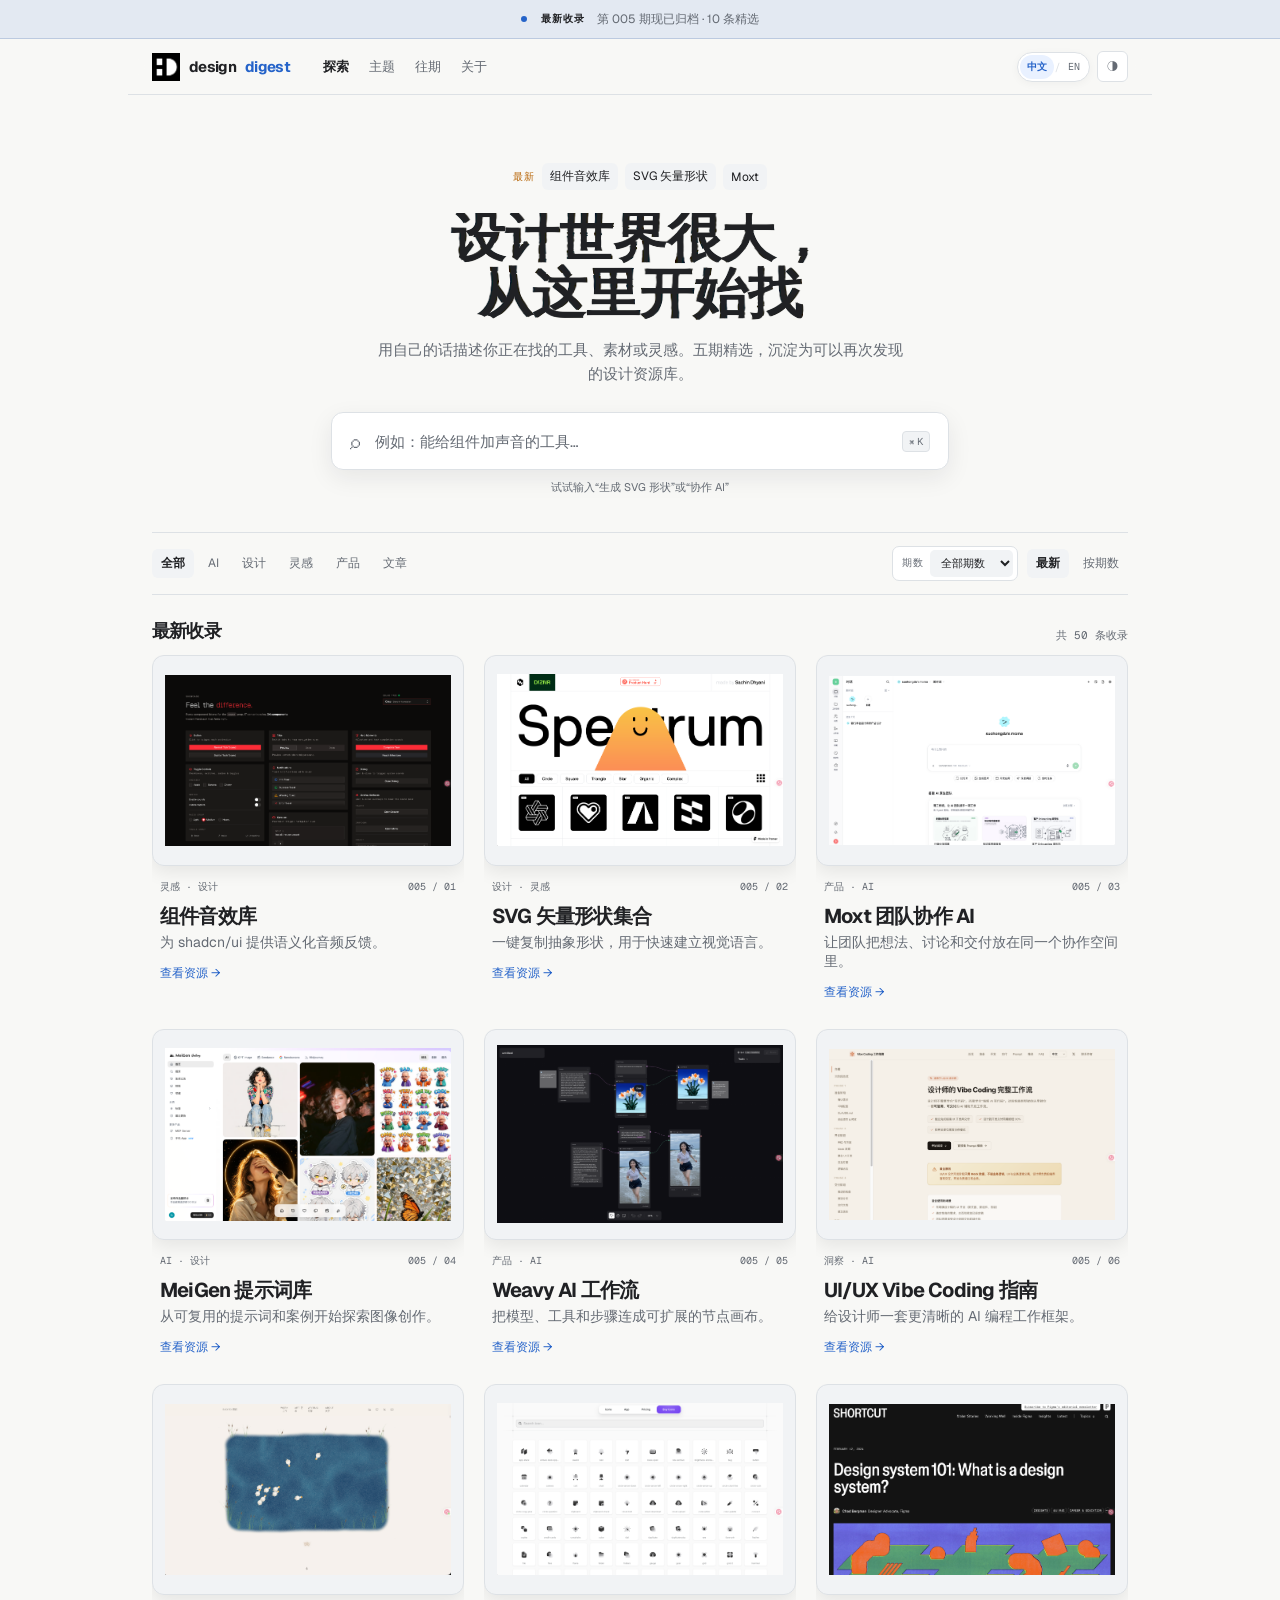
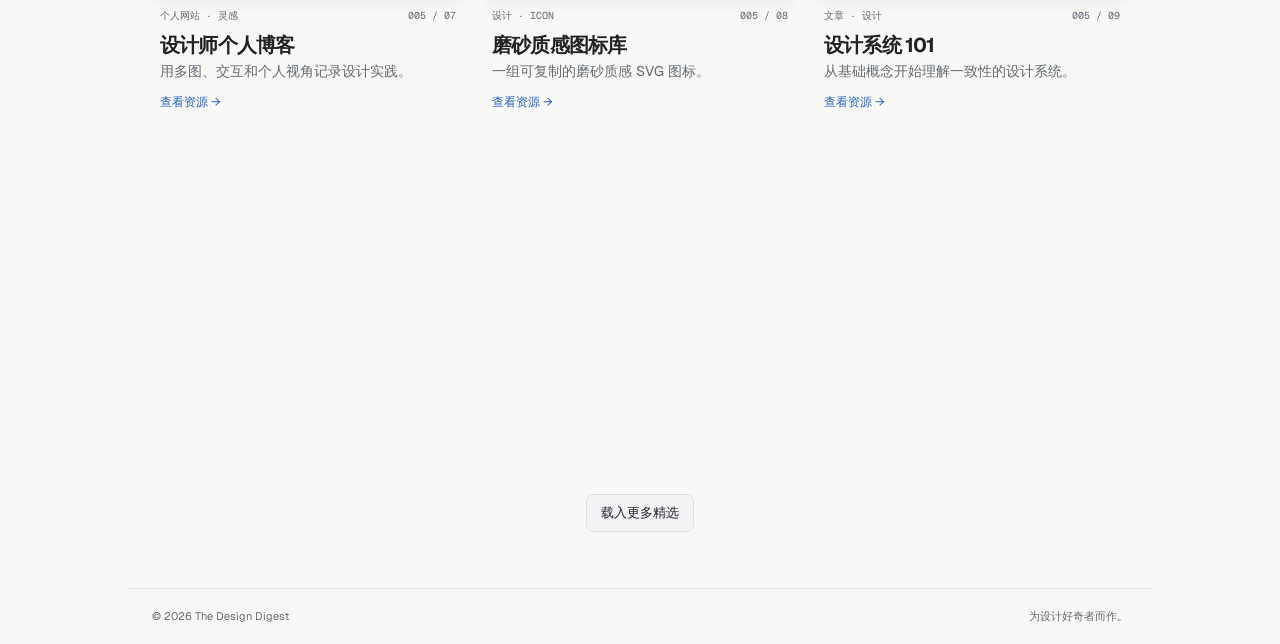
==== commit 8c987220: "copy: refine discovery headline" ====
--- a/outputs/design-digest/index.html
+++ b/outputs/design-digest/index.html
@@ -55,7 +55,7 @@
 <a href="issue-005.html">Moxt</a>
 </div>
 <h1 class="warp-title" data-warp-title>
-<span class="warp-title-copy" data-zh="这个设计资源，<br>应该叫什么<span>？</span>" data-en="What design resource<br>are you looking for<span>?</span>">这个设计资源，<br>应该叫什么<span>？</span>
+<span class="warp-title-copy" data-zh="设计世界很大，<br>从这里开始找" data-en="The world of design is vast.<br>Start exploring here">设计世界很大，<br>从这里开始找
 </span>
 </h1>
 <p data-zh="用自己的话描述你正在找的工具、素材或灵感。五期精选，沉淀为可以再次发现的设计资源库。" data-en="Describe the tool, material, or inspiration in your own words. Five issues of picks, made discoverable again.">用自己的话描述你正在找的工具、素材或灵感。五期精选，沉淀为可以再次发现的设计资源库。</p>
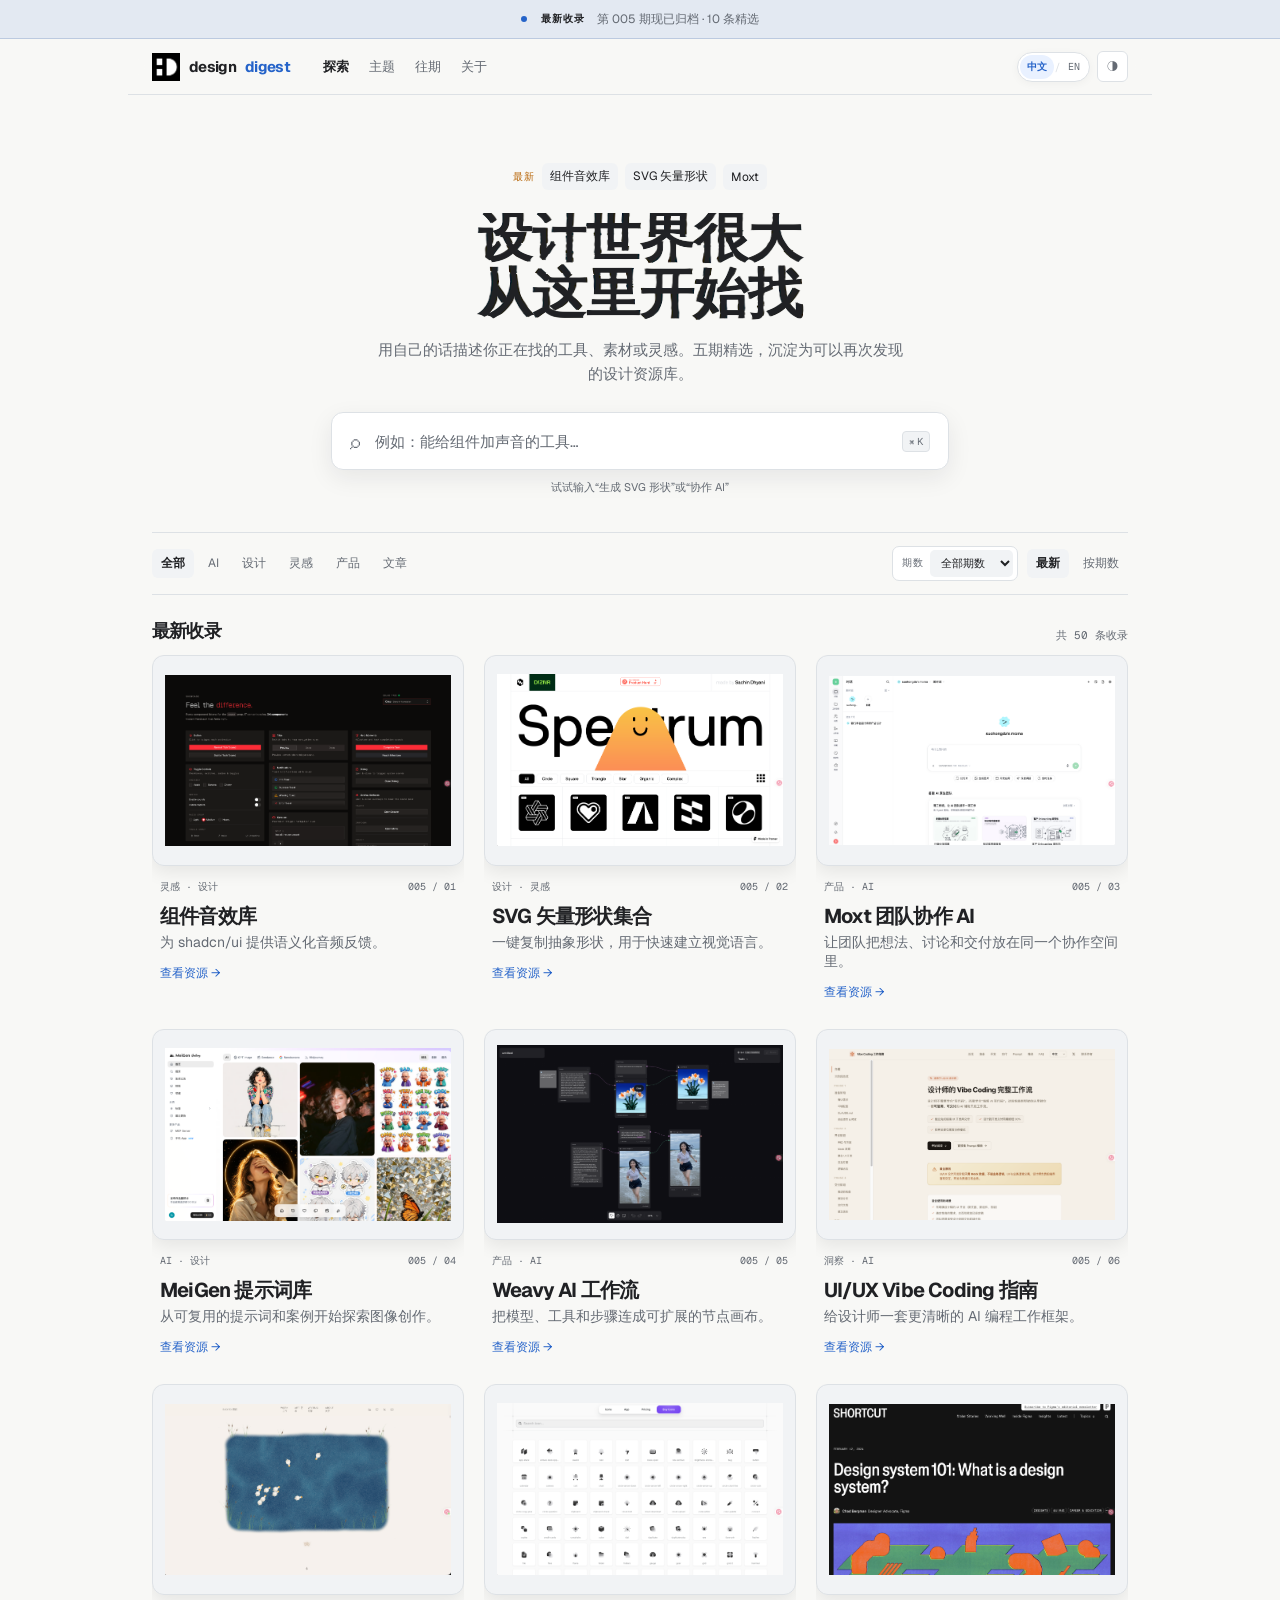
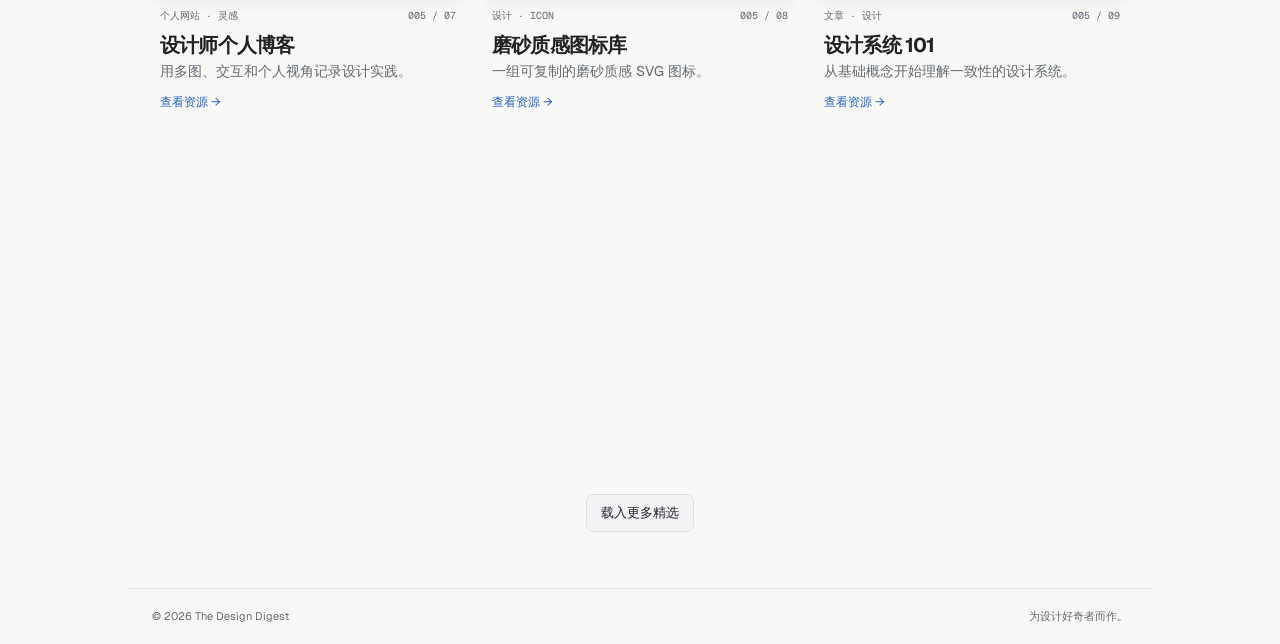
==== commit 86c24c94: "copy: remove headline comma" ====
--- a/outputs/design-digest/index.html
+++ b/outputs/design-digest/index.html
@@ -55,7 +55,7 @@
 <a href="issue-005.html">Moxt</a>
 </div>
 <h1 class="warp-title" data-warp-title>
-<span class="warp-title-copy" data-zh="设计世界很大，<br>从这里开始找" data-en="The world of design is vast.<br>Start exploring here">设计世界很大，<br>从这里开始找
+<span class="warp-title-copy" data-zh="设计世界很大<br>从这里开始找" data-en="The world of design is vast.<br>Start exploring here">设计世界很大<br>从这里开始找
 </span>
 </h1>
 <p data-zh="用自己的话描述你正在找的工具、素材或灵感。五期精选，沉淀为可以再次发现的设计资源库。" data-en="Describe the tool, material, or inspiration in your own words. Five issues of picks, made discoverable again.">用自己的话描述你正在找的工具、素材或灵感。五期精选，沉淀为可以再次发现的设计资源库。</p>
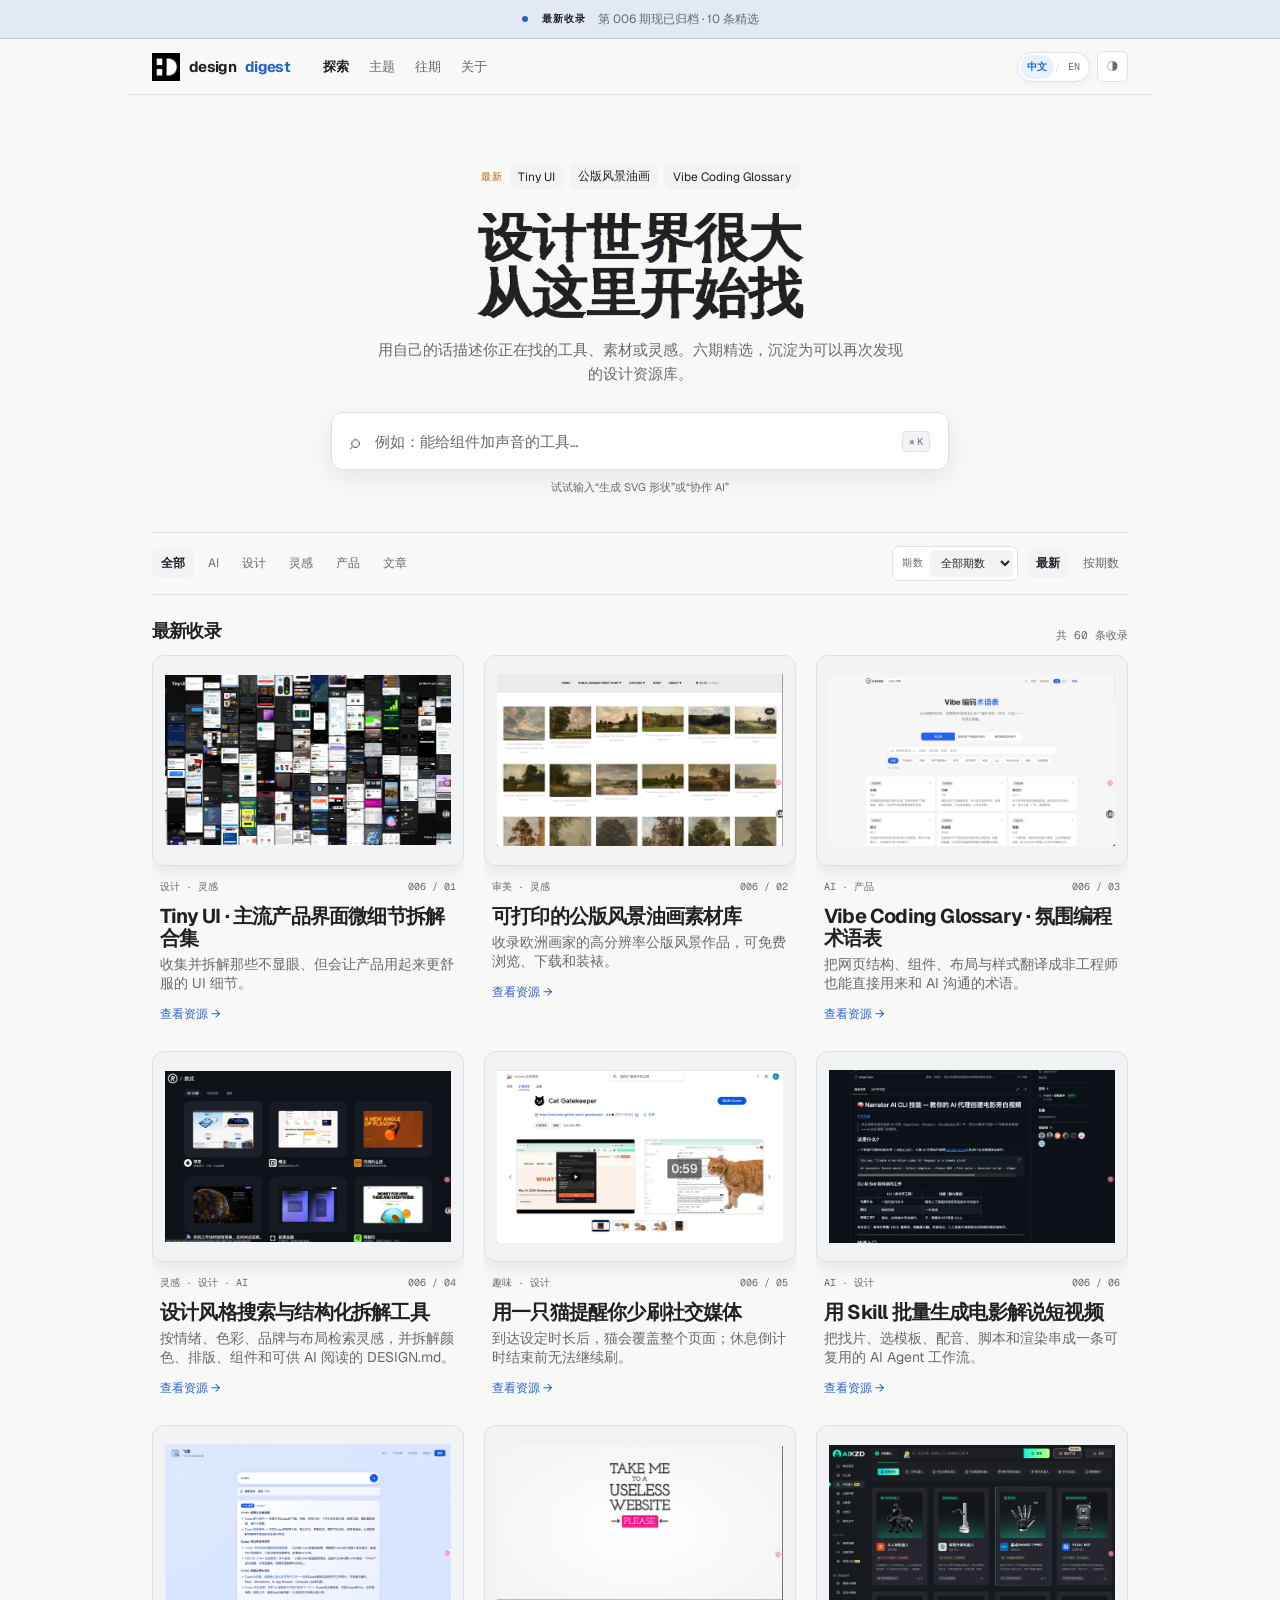
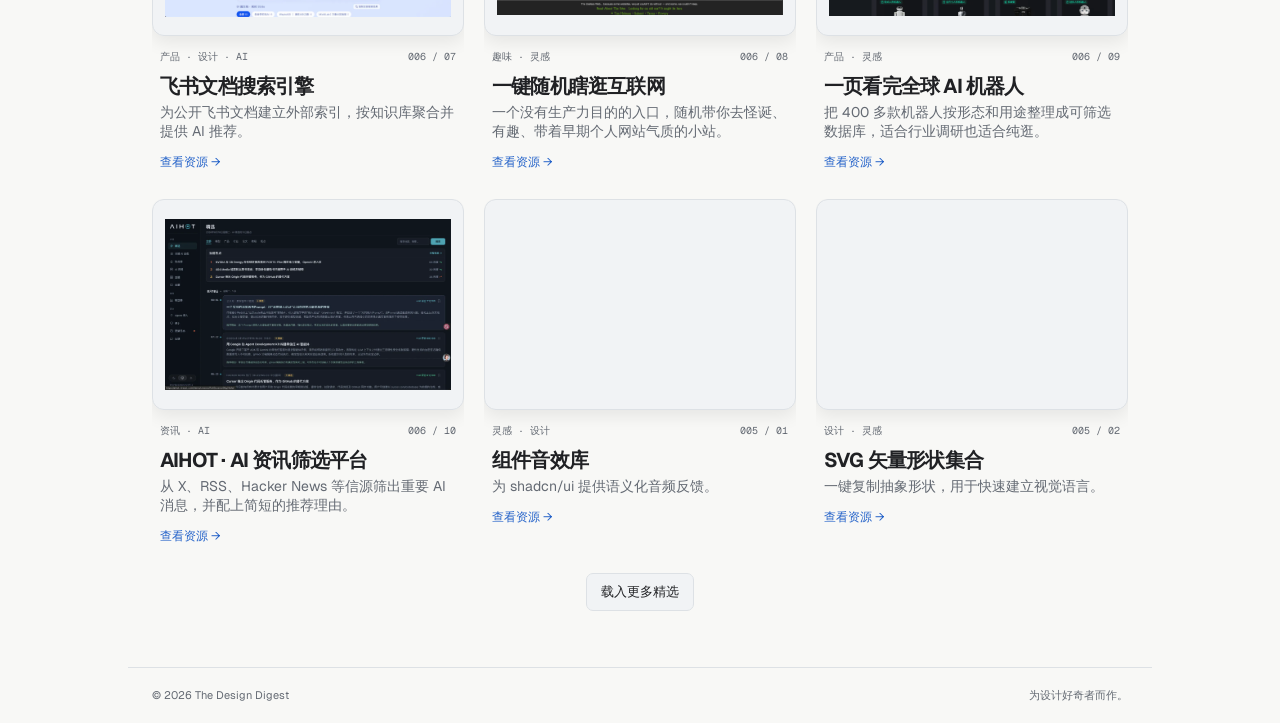
==== commit 5751f8b7: "feat: publish issue 006 and optimize images" ====
--- a/outputs/design-digest/index.html
+++ b/outputs/design-digest/index.html
@@ -15,7 +15,7 @@
 </i>
 <b data-zh="最新收录" data-en="Newest">最新收录</b>
 </span>
-<span data-zh="第 005 期现已归档 · 10 条精选" data-en="Issue 005 is now archived · 10 picks">第 005 期现已归档 · 10 条精选</span>
+<span data-zh="第 006 期现已归档 · 10 条精选" data-en="Issue 006 is now archived · 10 picks">第 006 期现已归档 · 10 条精选</span>
 </div>
 <header class="app-header">
 <a class="app-brand" href="index.html"><img class="brand-logo" src="assets/hd-logo.png" alt="" width="28" height="28">design <em>digest</em>
@@ -50,15 +50,15 @@
 <section class="discover-hero">
 <div class="newest-links">
 <b data-zh="最新" data-en="Newest">最新</b>
-<a href="issue-005.html">组件音效库</a>
-<a href="issue-005.html">SVG 矢量形状</a>
-<a href="issue-005.html">Moxt</a>
+<a href="issue-006.html">Tiny UI</a>
+<a href="issue-006.html">公版风景油画</a>
+<a href="issue-006.html">Vibe Coding Glossary</a>
 </div>
 <h1 class="warp-title" data-warp-title>
 <span class="warp-title-copy" data-zh="设计世界很大<br>从这里开始找" data-en="The world of design is vast.<br>Start exploring here">设计世界很大<br>从这里开始找
 </span>
 </h1>
-<p data-zh="用自己的话描述你正在找的工具、素材或灵感。五期精选，沉淀为可以再次发现的设计资源库。" data-en="Describe the tool, material, or inspiration in your own words. Five issues of picks, made discoverable again.">用自己的话描述你正在找的工具、素材或灵感。五期精选，沉淀为可以再次发现的设计资源库。</p>
+<p data-zh="用自己的话描述你正在找的工具、素材或灵感。六期精选，沉淀为可以再次发现的设计资源库。" data-en="Describe the tool, material, or inspiration in your own words. Six issues of picks, made discoverable again.">用自己的话描述你正在找的工具、素材或灵感。六期精选，沉淀为可以再次发现的设计资源库。</p>
 <label class="search-box">
 <span>⌕</span>
 <input data-search type="search" autocomplete="off" data-zh-placeholder="例如：能给组件加声音的工具…" data-en-placeholder="Try: a tool that adds sound to UI…" placeholder="例如：能给组件加声音的工具…">
@@ -80,6 +80,7 @@
 <span data-zh="期数" data-en="Issue">期数</span>
 <select data-issue-filter aria-label="Issue">
 <option value="all" data-zh="全部期数" data-en="All issues">全部期数</option>
+<option value="6" data-zh="第 006 期" data-en="Issue 006">第 006 期</option>
 <option value="5" data-zh="第 005 期" data-en="Issue 005">第 005 期</option>
 <option value="4" data-zh="第 004 期" data-en="Issue 004">第 004 期</option>
 <option value="3" data-zh="第 003 期" data-en="Issue 003">第 003 期</option>
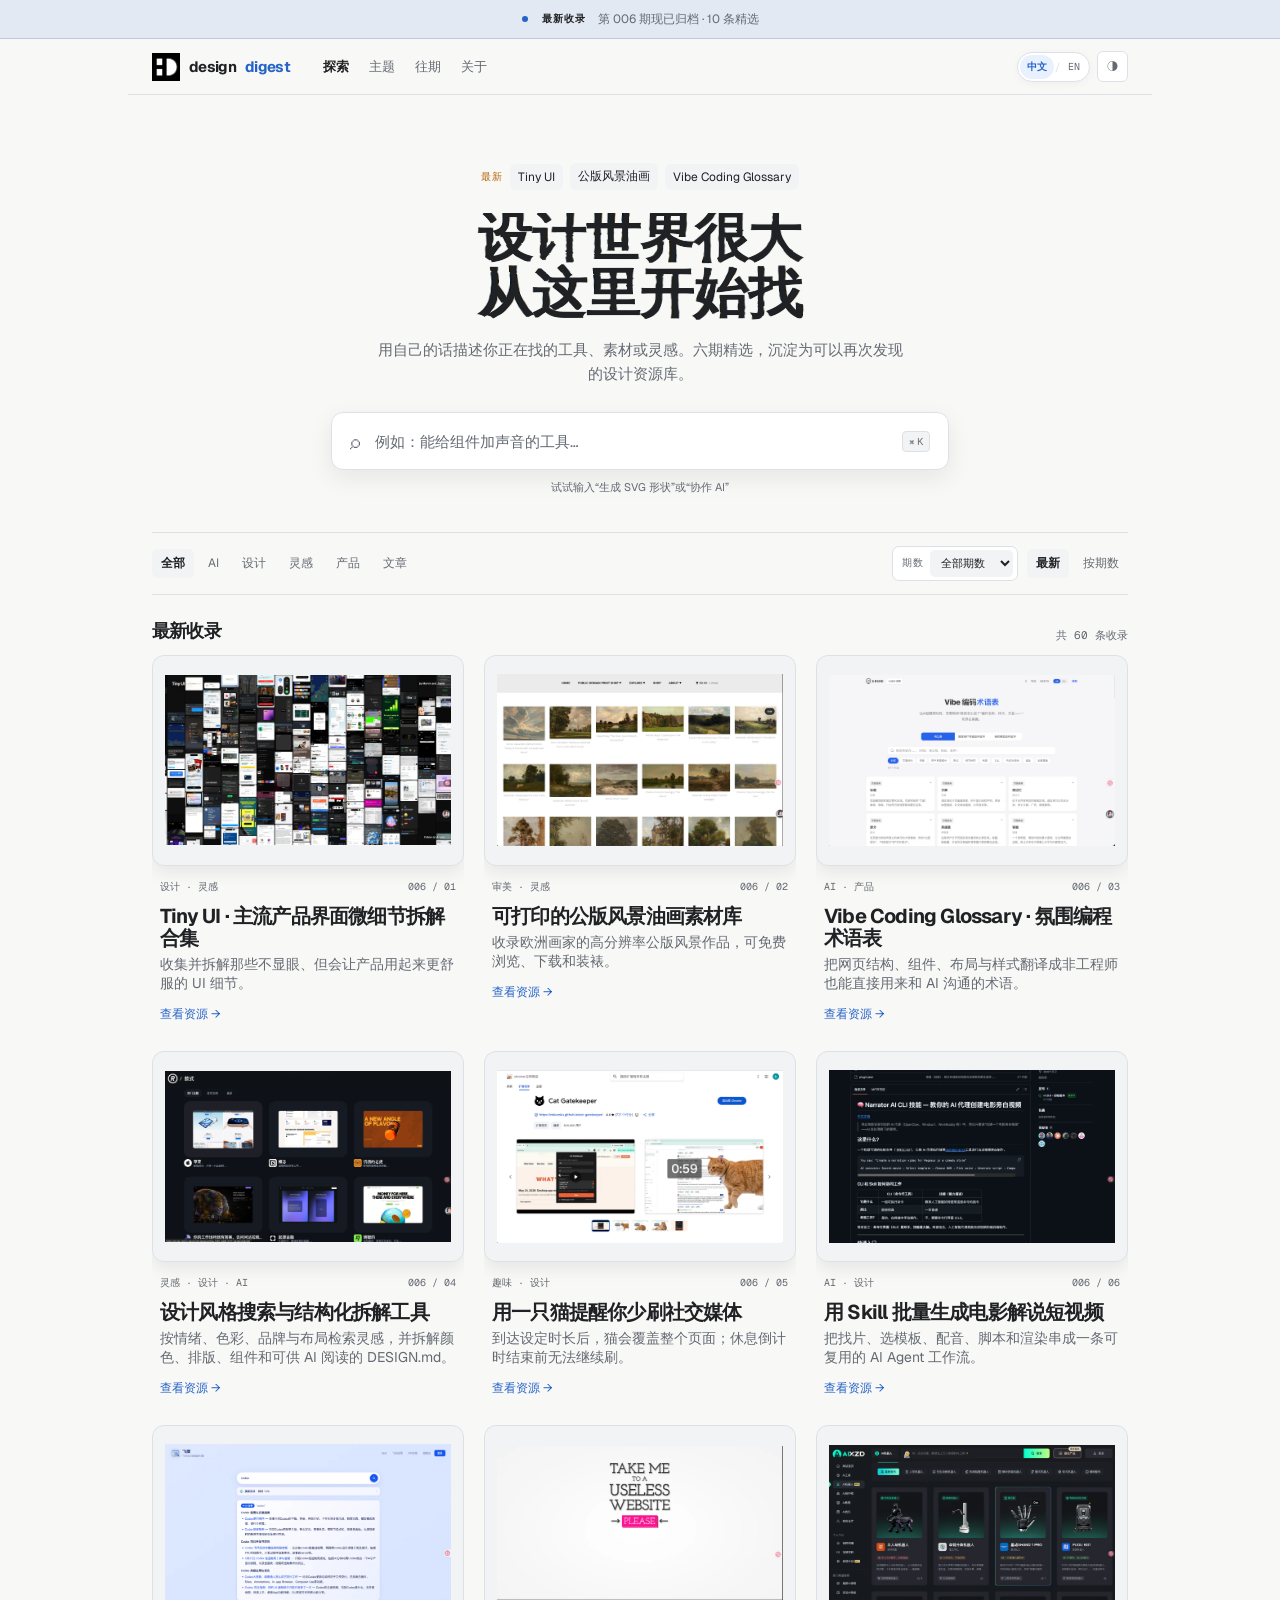
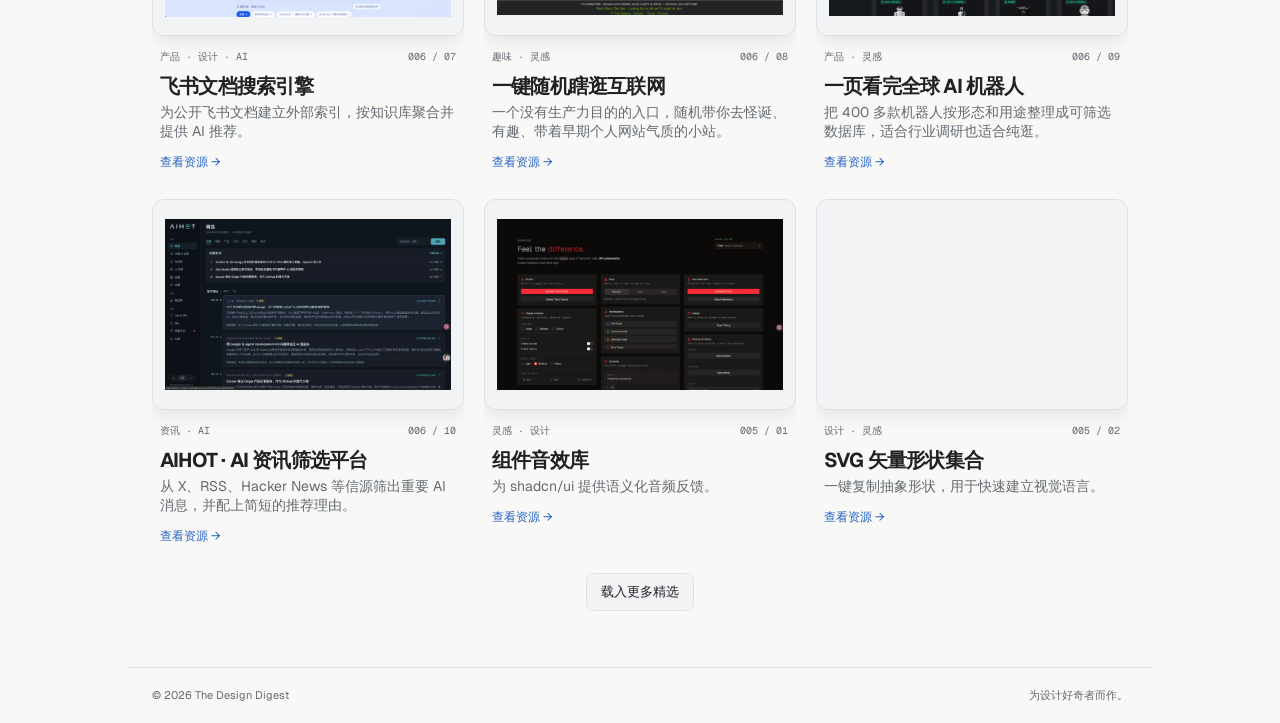
==== commit 96be00be: "feat: use HD mark as site favicon" ====
--- a/outputs/design-digest/index.html
+++ b/outputs/design-digest/index.html
@@ -4,7 +4,7 @@
 <meta charset="utf-8">
 <meta name="viewport" content="width=device-width,initial-scale=1">
 <title>The Design Digest — 设计资源词典</title>
-<link rel="icon" href="images/brand-mark.svg" type="image/svg+xml">
+<link rel="icon" href="assets/hd-logo.png" type="image/png">
 <link rel="stylesheet" href="styles.css">
 <link rel="stylesheet" href="language.css">
 </head>
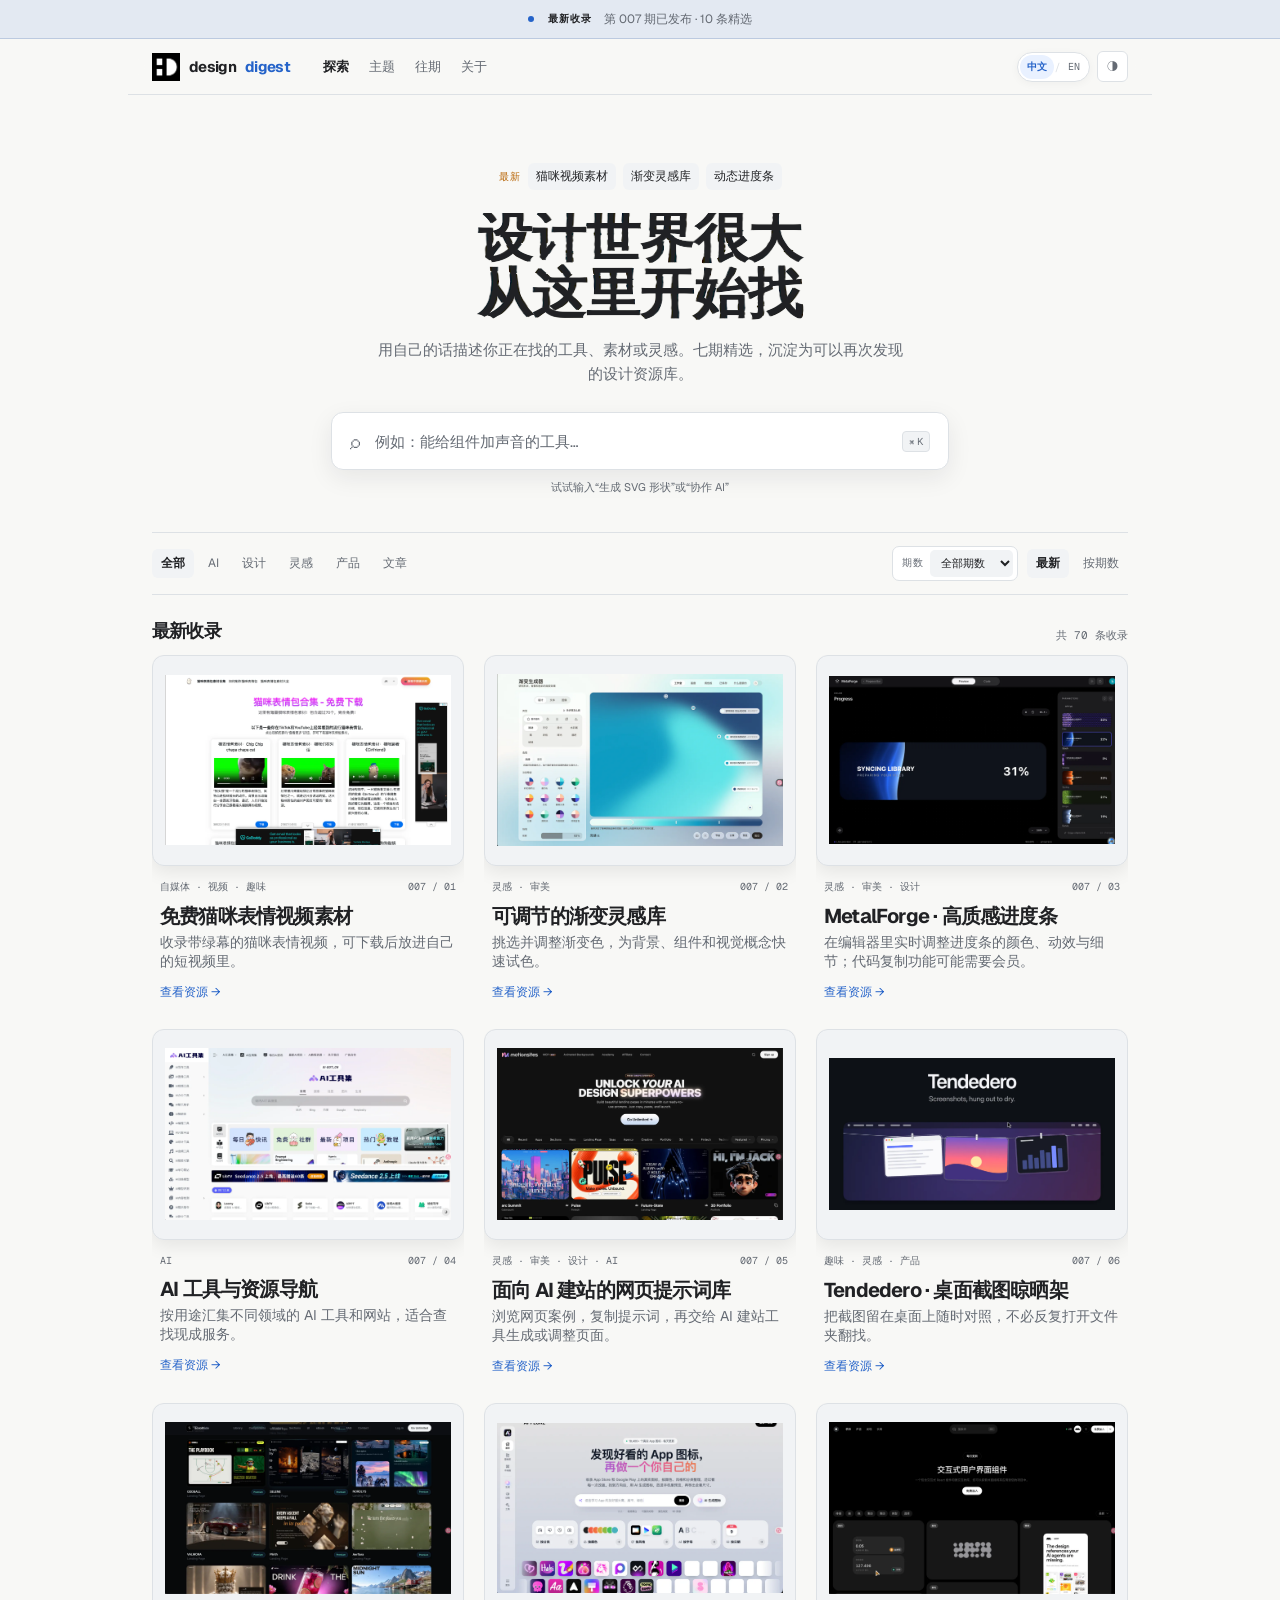
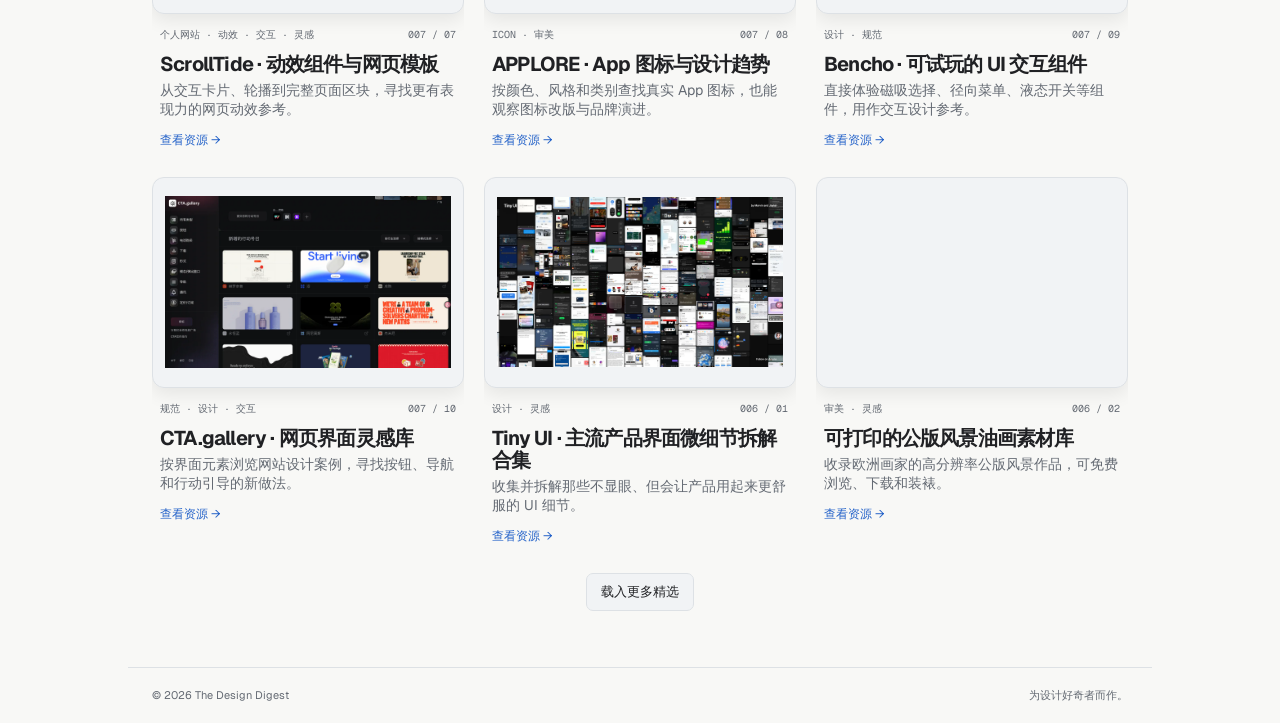
==== commit cfe69f17: "feat: publish issue 007" ====
--- a/outputs/design-digest/index.html
+++ b/outputs/design-digest/index.html
@@ -15,7 +15,7 @@
 </i>
 <b data-zh="最新收录" data-en="Newest">最新收录</b>
 </span>
-<span data-zh="第 006 期现已归档 · 10 条精选" data-en="Issue 006 is now archived · 10 picks">第 006 期现已归档 · 10 条精选</span>
+<span data-zh="第 007 期已发布 · 10 条精选" data-en="Issue 007 is live · 10 picks">第 007 期已发布 · 10 条精选</span>
 </div>
 <header class="app-header">
 <a class="app-brand" href="index.html"><img class="brand-logo" src="assets/hd-logo.png" alt="" width="28" height="28">design <em>digest</em>
@@ -50,15 +50,15 @@
 <section class="discover-hero">
 <div class="newest-links">
 <b data-zh="最新" data-en="Newest">最新</b>
-<a href="issue-006.html">Tiny UI</a>
-<a href="issue-006.html">公版风景油画</a>
-<a href="issue-006.html">Vibe Coding Glossary</a>
+<a href="issue-007.html" data-zh="猫咪视频素材" data-en="Cat meme clips">猫咪视频素材</a>
+<a href="issue-007.html" data-zh="渐变灵感库" data-en="Gradients">渐变灵感库</a>
+<a href="issue-007.html" data-zh="动态进度条" data-en="Progress bars">动态进度条</a>
 </div>
 <h1 class="warp-title" data-warp-title>
 <span class="warp-title-copy" data-zh="设计世界很大<br>从这里开始找" data-en="The world of design is vast.<br>Start exploring here">设计世界很大<br>从这里开始找
 </span>
 </h1>
-<p data-zh="用自己的话描述你正在找的工具、素材或灵感。六期精选，沉淀为可以再次发现的设计资源库。" data-en="Describe the tool, material, or inspiration in your own words. Six issues of picks, made discoverable again.">用自己的话描述你正在找的工具、素材或灵感。六期精选，沉淀为可以再次发现的设计资源库。</p>
+<p data-zh="用自己的话描述你正在找的工具、素材或灵感。七期精选，沉淀为可以再次发现的设计资源库。" data-en="Describe the tool, material, or inspiration in your own words. Seven issues of picks, made discoverable again.">用自己的话描述你正在找的工具、素材或灵感。七期精选，沉淀为可以再次发现的设计资源库。</p>
 <label class="search-box">
 <span>⌕</span>
 <input data-search type="search" autocomplete="off" data-zh-placeholder="例如：能给组件加声音的工具…" data-en-placeholder="Try: a tool that adds sound to UI…" placeholder="例如：能给组件加声音的工具…">
@@ -80,6 +80,7 @@
 <span data-zh="期数" data-en="Issue">期数</span>
 <select data-issue-filter aria-label="Issue">
 <option value="all" data-zh="全部期数" data-en="All issues">全部期数</option>
+<option value="7" data-zh="第 007 期" data-en="Issue 007">第 007 期</option>
 <option value="6" data-zh="第 006 期" data-en="Issue 006">第 006 期</option>
 <option value="5" data-zh="第 005 期" data-en="Issue 005">第 005 期</option>
 <option value="4" data-zh="第 004 期" data-en="Issue 004">第 004 期</option>
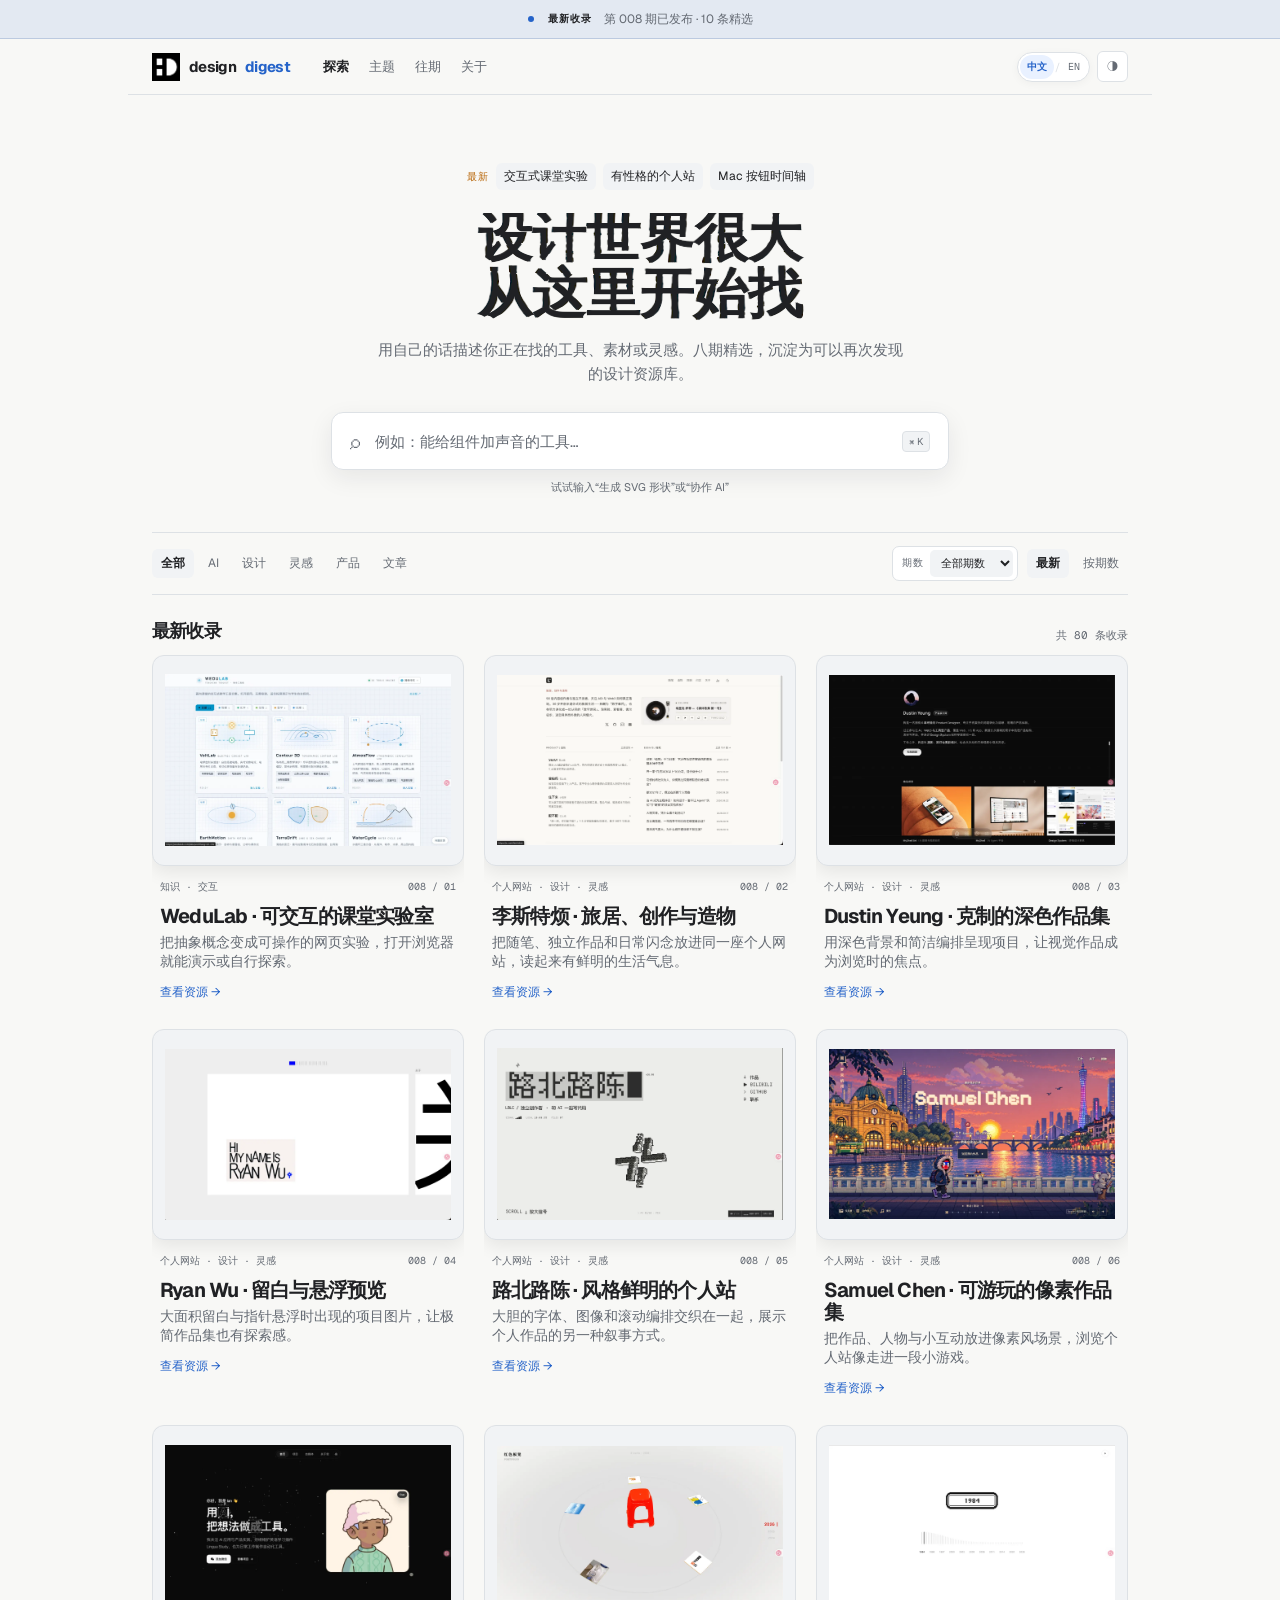
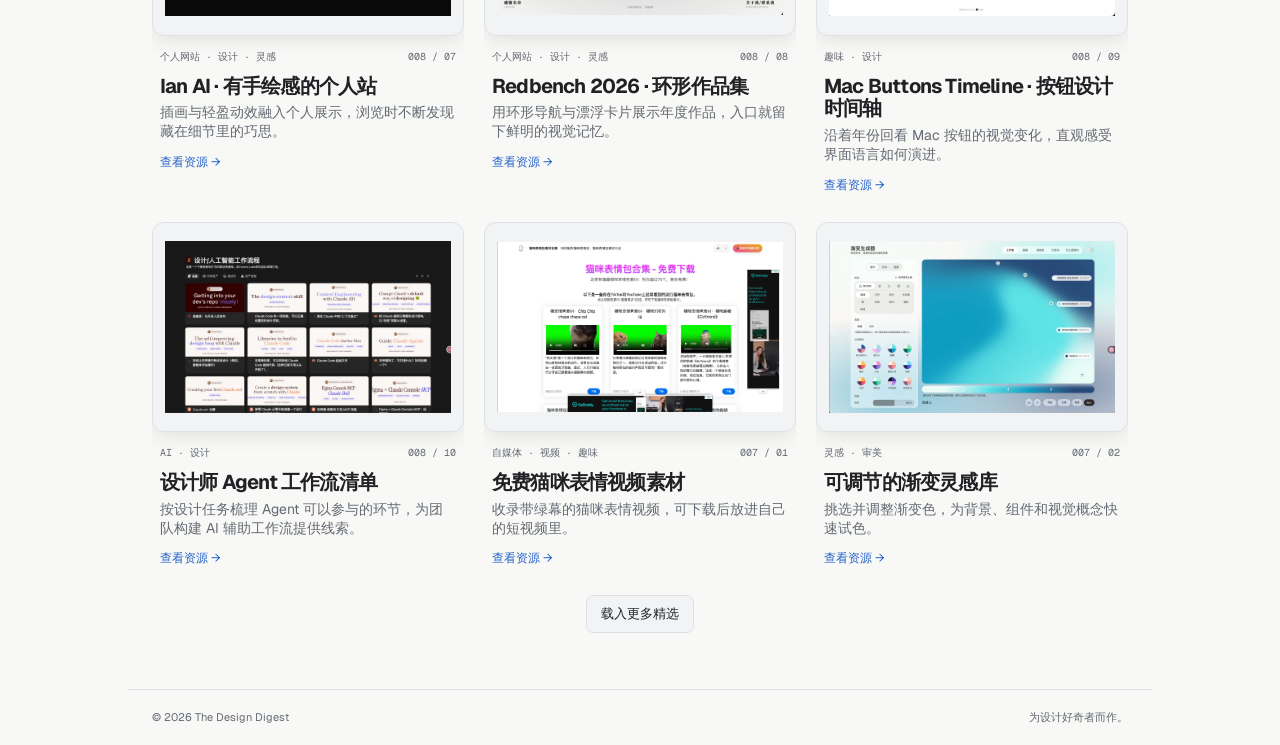
==== commit 3f52343a: "feat: publish issue 008" ====
--- a/outputs/design-digest/index.html
+++ b/outputs/design-digest/index.html
@@ -15,7 +15,7 @@
 </i>
 <b data-zh="最新收录" data-en="Newest">最新收录</b>
 </span>
-<span data-zh="第 007 期已发布 · 10 条精选" data-en="Issue 007 is live · 10 picks">第 007 期已发布 · 10 条精选</span>
+<span data-zh="第 008 期已发布 · 10 条精选" data-en="Issue 008 is live · 10 picks">第 008 期已发布 · 10 条精选</span>
 </div>
 <header class="app-header">
 <a class="app-brand" href="index.html"><img class="brand-logo" src="assets/hd-logo.png" alt="" width="28" height="28">design <em>digest</em>
@@ -50,15 +50,15 @@
 <section class="discover-hero">
 <div class="newest-links">
 <b data-zh="最新" data-en="Newest">最新</b>
-<a href="issue-007.html" data-zh="猫咪视频素材" data-en="Cat meme clips">猫咪视频素材</a>
-<a href="issue-007.html" data-zh="渐变灵感库" data-en="Gradients">渐变灵感库</a>
-<a href="issue-007.html" data-zh="动态进度条" data-en="Progress bars">动态进度条</a>
+<a href="issue-008.html" data-zh="交互式课堂实验" data-en="Interactive lessons">交互式课堂实验</a>
+<a href="issue-008.html" data-zh="有性格的个人站" data-en="Personal sites">有性格的个人站</a>
+<a href="issue-008.html" data-zh="Mac 按钮时间轴" data-en="Mac button timeline">Mac 按钮时间轴</a>
 </div>
 <h1 class="warp-title" data-warp-title>
 <span class="warp-title-copy" data-zh="设计世界很大<br>从这里开始找" data-en="The world of design is vast.<br>Start exploring here">设计世界很大<br>从这里开始找
 </span>
 </h1>
-<p data-zh="用自己的话描述你正在找的工具、素材或灵感。七期精选，沉淀为可以再次发现的设计资源库。" data-en="Describe the tool, material, or inspiration in your own words. Seven issues of picks, made discoverable again.">用自己的话描述你正在找的工具、素材或灵感。七期精选，沉淀为可以再次发现的设计资源库。</p>
+<p data-zh="用自己的话描述你正在找的工具、素材或灵感。八期精选，沉淀为可以再次发现的设计资源库。" data-en="Describe the tool, material, or inspiration in your own words. Eight issues of picks, made discoverable again.">用自己的话描述你正在找的工具、素材或灵感。八期精选，沉淀为可以再次发现的设计资源库。</p>
 <label class="search-box">
 <span>⌕</span>
 <input data-search type="search" autocomplete="off" data-zh-placeholder="例如：能给组件加声音的工具…" data-en-placeholder="Try: a tool that adds sound to UI…" placeholder="例如：能给组件加声音的工具…">
@@ -80,6 +80,7 @@
 <span data-zh="期数" data-en="Issue">期数</span>
 <select data-issue-filter aria-label="Issue">
 <option value="all" data-zh="全部期数" data-en="All issues">全部期数</option>
+<option value="8" data-zh="第 008 期" data-en="Issue 008">第 008 期</option>
 <option value="7" data-zh="第 007 期" data-en="Issue 007">第 007 期</option>
 <option value="6" data-zh="第 006 期" data-en="Issue 006">第 006 期</option>
 <option value="5" data-zh="第 005 期" data-en="Issue 005">第 005 期</option>
--- a/outputs/design-digest/styles.css
+++ b/outputs/design-digest/styles.css
@@ -3,6 +3,7 @@
 /* Issue pages: the original editorial content now uses the same compact system. */
 body:not(.app-page) main{max-width:1024px;margin:auto;padding:0 24px}body:not(.app-page) .hero{padding:64px 0 32px;border-bottom:1px solid var(--line)}body:not(.app-page) .eyebrow,body:not(.app-page) .meta{font:10px var(--mono);letter-spacing:.08em;text-transform:uppercase;color:var(--status)}body:not(.app-page) .hero h1{font-size:clamp(40px,6vw,64px);line-height:1.02;letter-spacing:-.07em;margin:16px 0}body:not(.app-page) .lede{max-width:640px;color:var(--muted);line-height:1.55}body:not(.app-page) .hero-art,body:not(.app-page) .scroll-note,body:not(.app-page) .issue-intro,body:not(.app-page) .closing{display:none}body:not(.app-page) .digest{padding:22px 0 40px}body:not(.app-page) .story{display:grid;grid-template-columns:210px minmax(0,1fr);gap:20px;padding:20px 0;border-bottom:1px solid var(--line)}body:not(.app-page) .art{height:145px;position:relative;overflow:hidden;background:var(--surface-raised);border-radius:8px}body:not(.app-page) .art img{width:100%!important;height:100%!important;object-fit:cover!important;display:block}body:not(.app-page) .art span{position:absolute;top:8px;left:8px;padding:3px 5px;background:var(--bg);border-radius:4px;font:10px var(--mono)}body:not(.app-page) .story>.meta{display:none}body:not(.app-page) .copy{display:flex;flex-direction:column;min-width:0}body:not(.app-page) .copy h2{font-size:22px;line-height:1.1;letter-spacing:-.05em;margin:2px 0 8px}body:not(.app-page) .copy p{margin:0;color:var(--muted);line-height:1.5;font-size:14px}body:not(.app-page) .copy a{margin-top:auto;padding-top:12px;color:var(--accent);font-size:13px}body:not(.app-page) .issue-navigation{display:flex;justify-content:space-between;gap:12px;padding:28px 0 55px;border-top:1px solid var(--line)}body:not(.app-page) .issue-navigation-link,body:not(.app-page) .issue-navigation-placeholder{display:flex;flex-direction:column;gap:7px;text-decoration:none}body:not(.app-page) .issue-navigation-placeholder{margin-left:auto;text-align:right;color:var(--muted)}body:not(.app-page) .issue-navigation-kicker{font:10px var(--mono);color:var(--status)}body:not(.app-page) .issue-navigation-title{font-size:14px;font-weight:600}body:not(.app-page) footer{max-width:1024px;margin:auto;padding:18px 24px;border-top:1px solid var(--line);display:flex;justify-content:space-between;color:var(--muted);font-size:11px}@media(max-width:700px){body:not(.app-page) main{padding:0 16px}body:not(.app-page) .story{grid-template-columns:105px minmax(0,1fr);gap:13px}body:not(.app-page) .art{height:112px}body:not(.app-page) .copy h2{font-size:17px}body:not(.app-page) .copy p{font-size:12px;display:-webkit-box;-webkit-line-clamp:3;-webkit-box-orient:vertical;overflow:hidden}body:not(.app-page) footer{padding:18px 16px}}
 /* Reference-aligned full preview cards: preserve the whole supplied image. */
+body:not(.app-page) .issue-navigation > .issue-navigation-link:nth-child(2){margin-left:auto;text-align:right;align-items:flex-end}
 .resource-grid{grid-template-columns:repeat(3,minmax(0,1fr));gap:28px 20px}.resource-card{display:flex;flex-direction:column;border:0;background:transparent}.resource-image{aspect-ratio:1.48;border:1px solid var(--line);border-radius:12px;overflow:hidden;background:var(--surface-raised);box-shadow:0 6px 18px rgba(0,0,0,.08)}.resource-image img{padding:12px;object-fit:contain}.resource-copy{padding:14px 8px 0}.resource-card h2{font-size:20px;margin:11px 0 6px}.resource-card p{font-size:14px}.resource-link{margin-top:13px}.resource-card:hover{transform:translateY(-3px)}@media(max-width:900px){.resource-grid{grid-template-columns:repeat(2,minmax(0,1fr))}}@media(max-width:700px){.resource-grid{grid-template-columns:1fr}.resource-image{aspect-ratio:1.55}}
 /* Language switch: compact bilingual capsule with a clear active state. */
 .lang-toggle{display:flex!important;align-items:center;gap:3px;padding:3px 6px;border:1px solid var(--line);border-radius:999px!important;background:var(--surface);box-shadow:0 2px 8px rgba(0,0,0,.04)}.lang-toggle button{height:24px!important;min-width:auto!important;padding:0 7px!important;border-radius:999px!important}.lang-toggle span{color:var(--line);font-size:11px}.lang-toggle button[aria-pressed="true"]{background:var(--accent-soft)!important;color:var(--accent)!important;font-weight:700}
